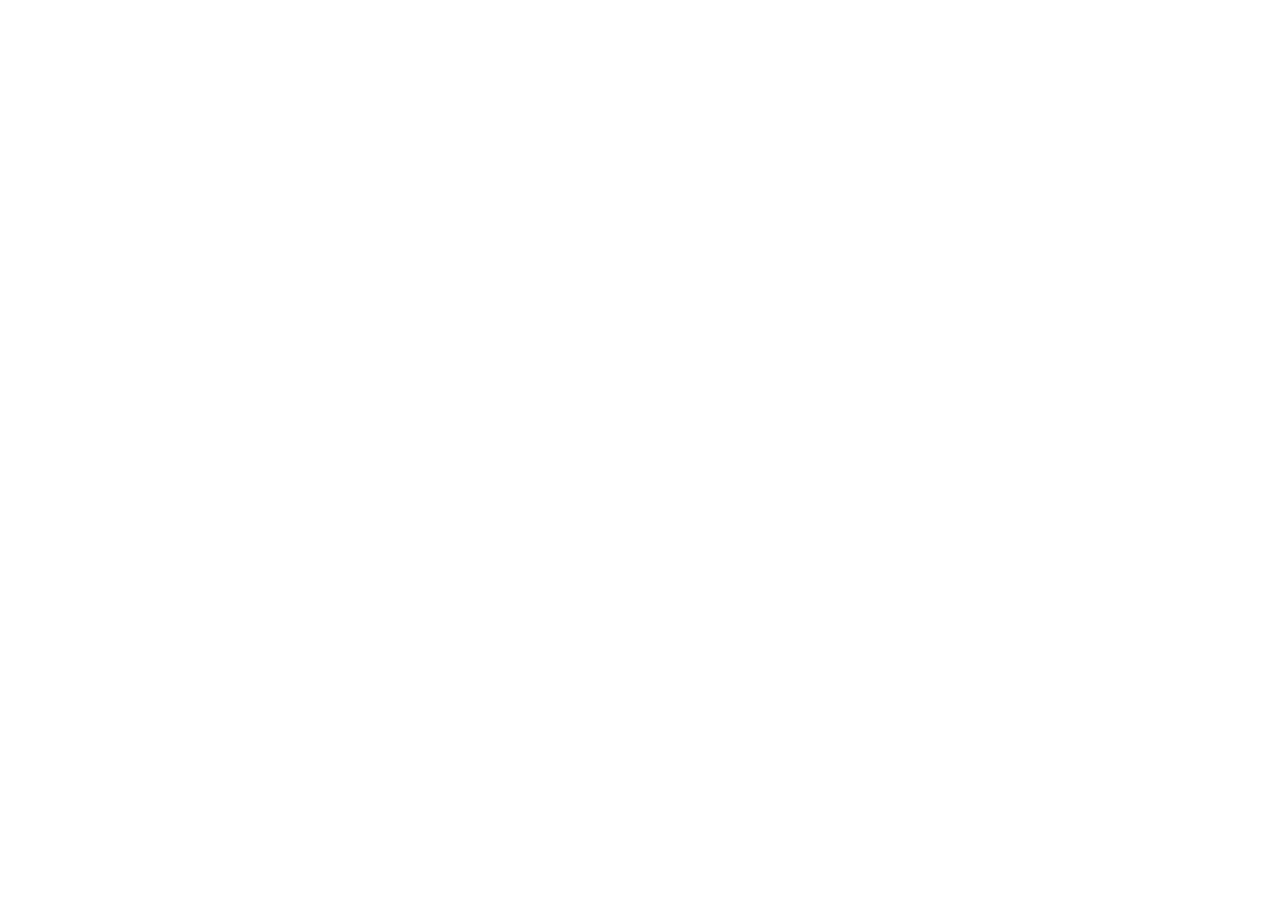
==== index.html @ 6594b64f "index and css" ====
<!doctype html>
<html lang="en">
  <head>
    <meta charset="UTF-8" />
    <meta name="viewport" content="width=device-width, initial-scale=1.0" />
    <title>Document</title>
    <link rel="stylesheet" href="style.css" />
  </head>
  <body></body>
</html>
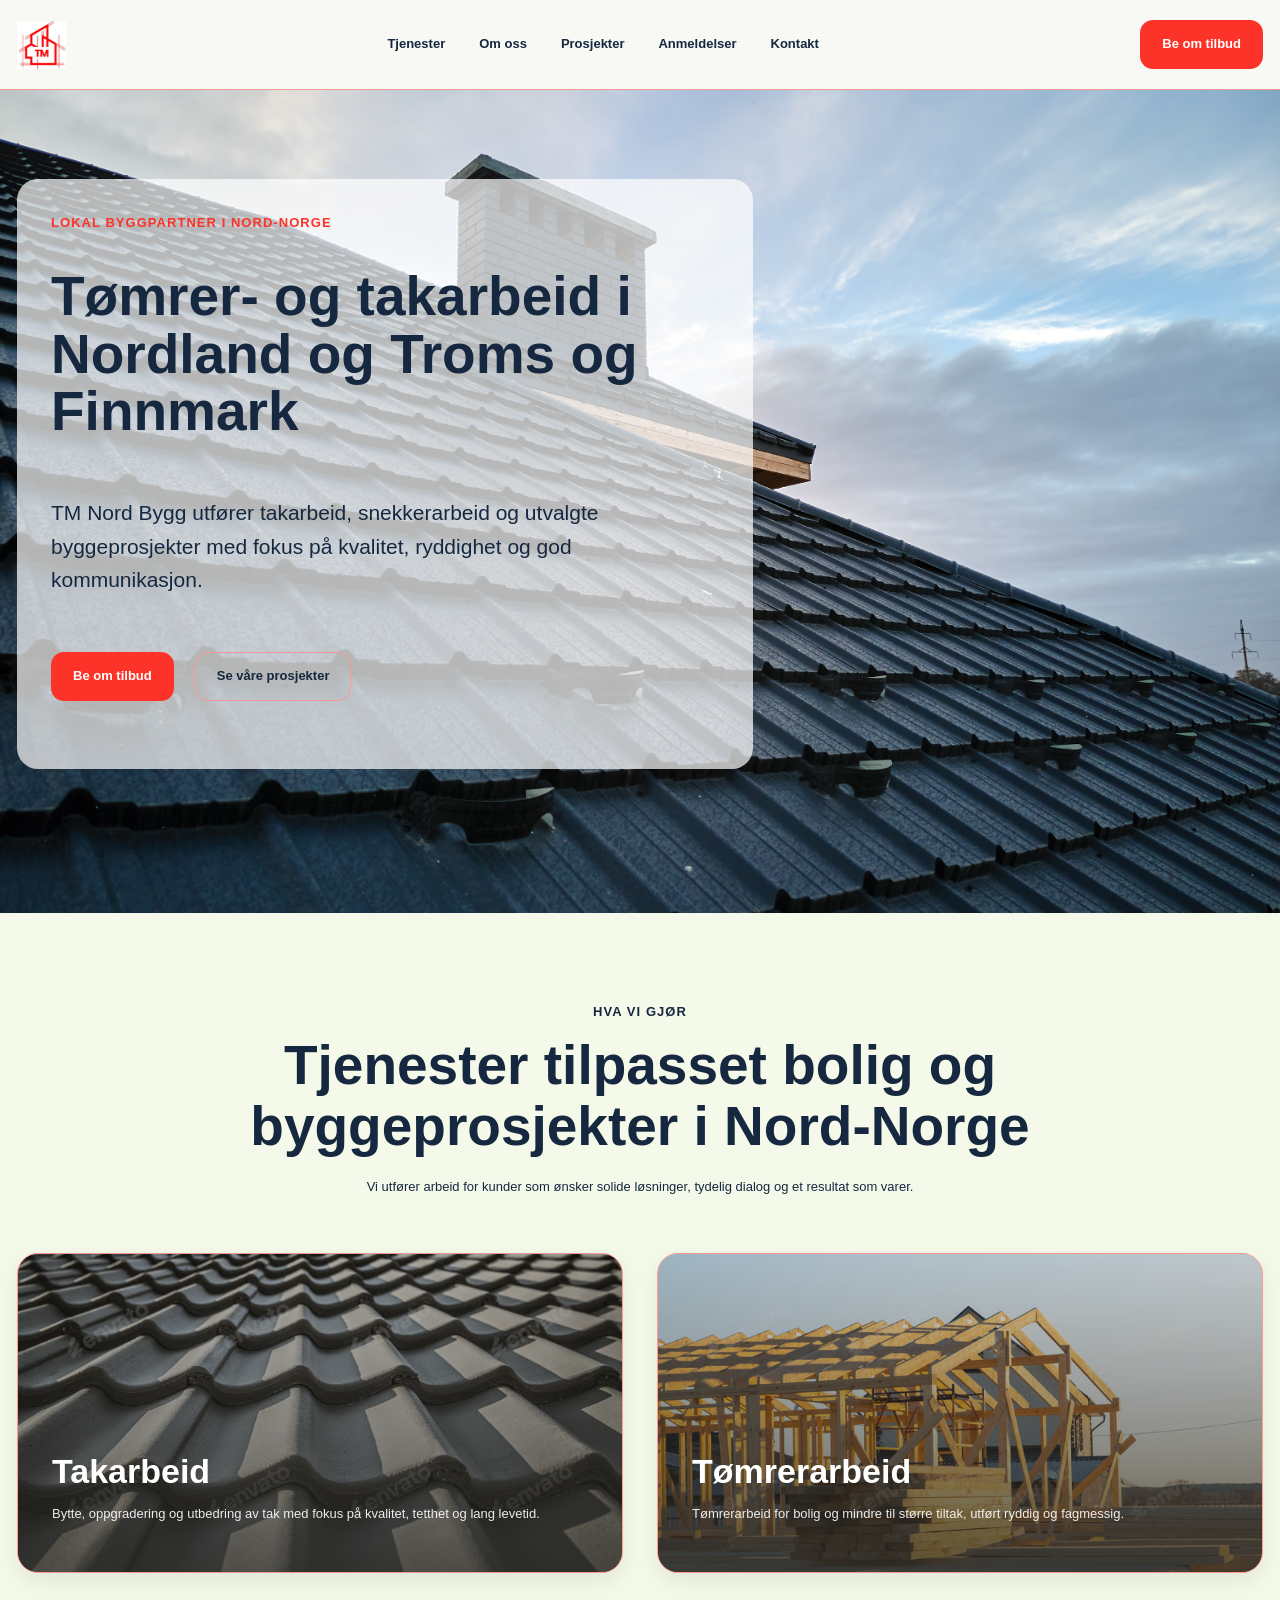
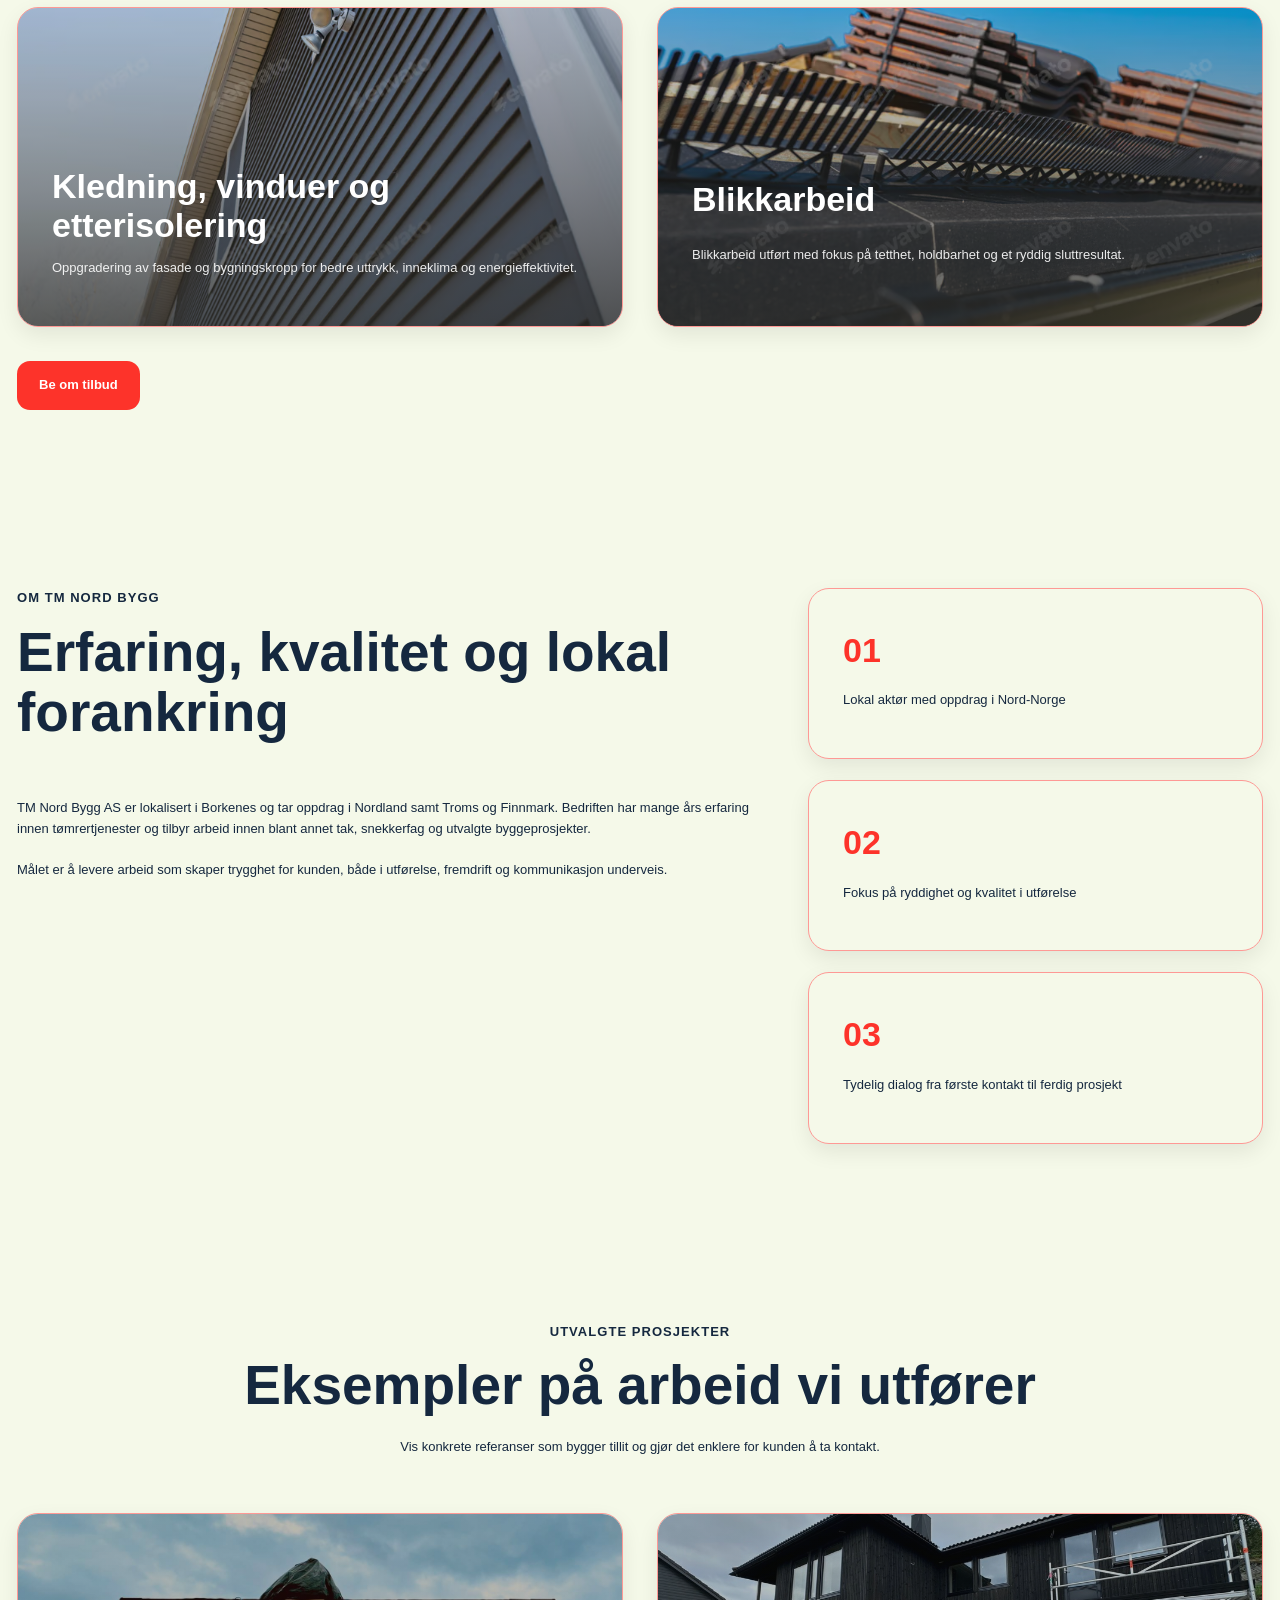
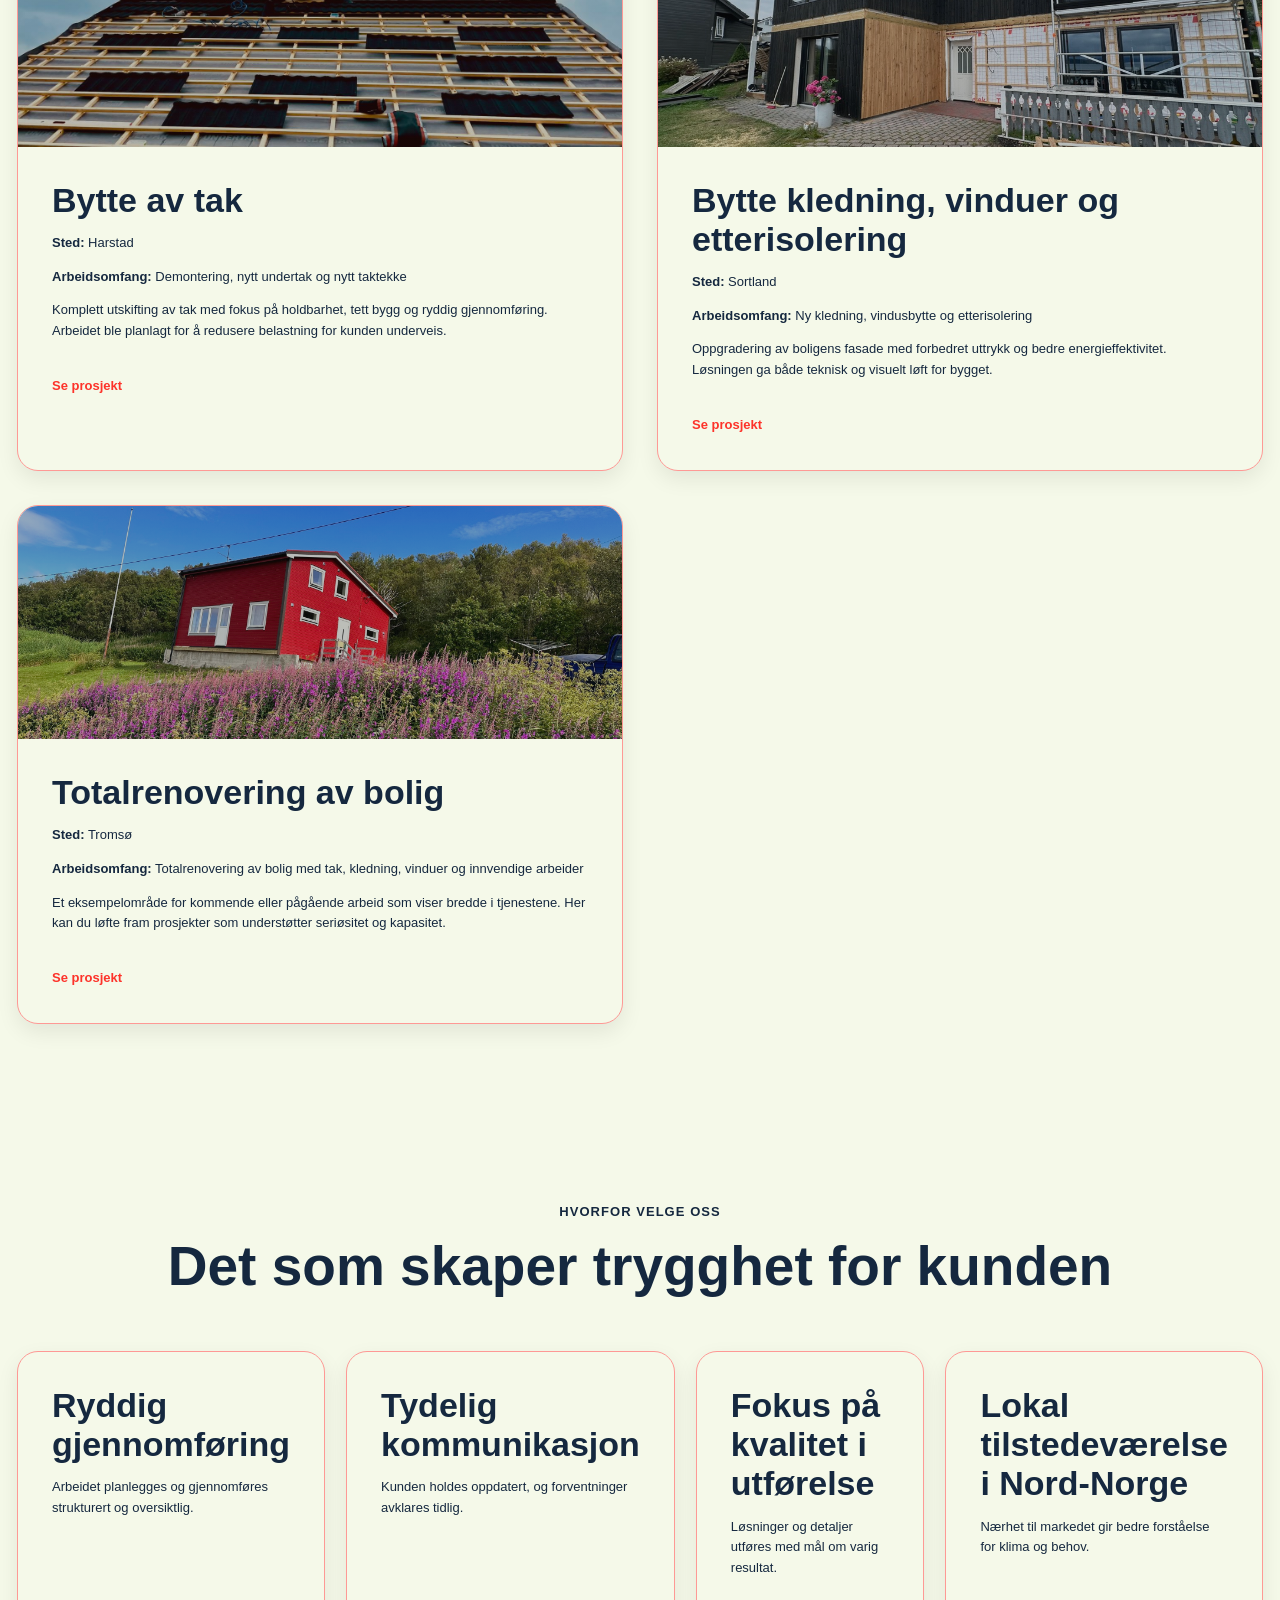
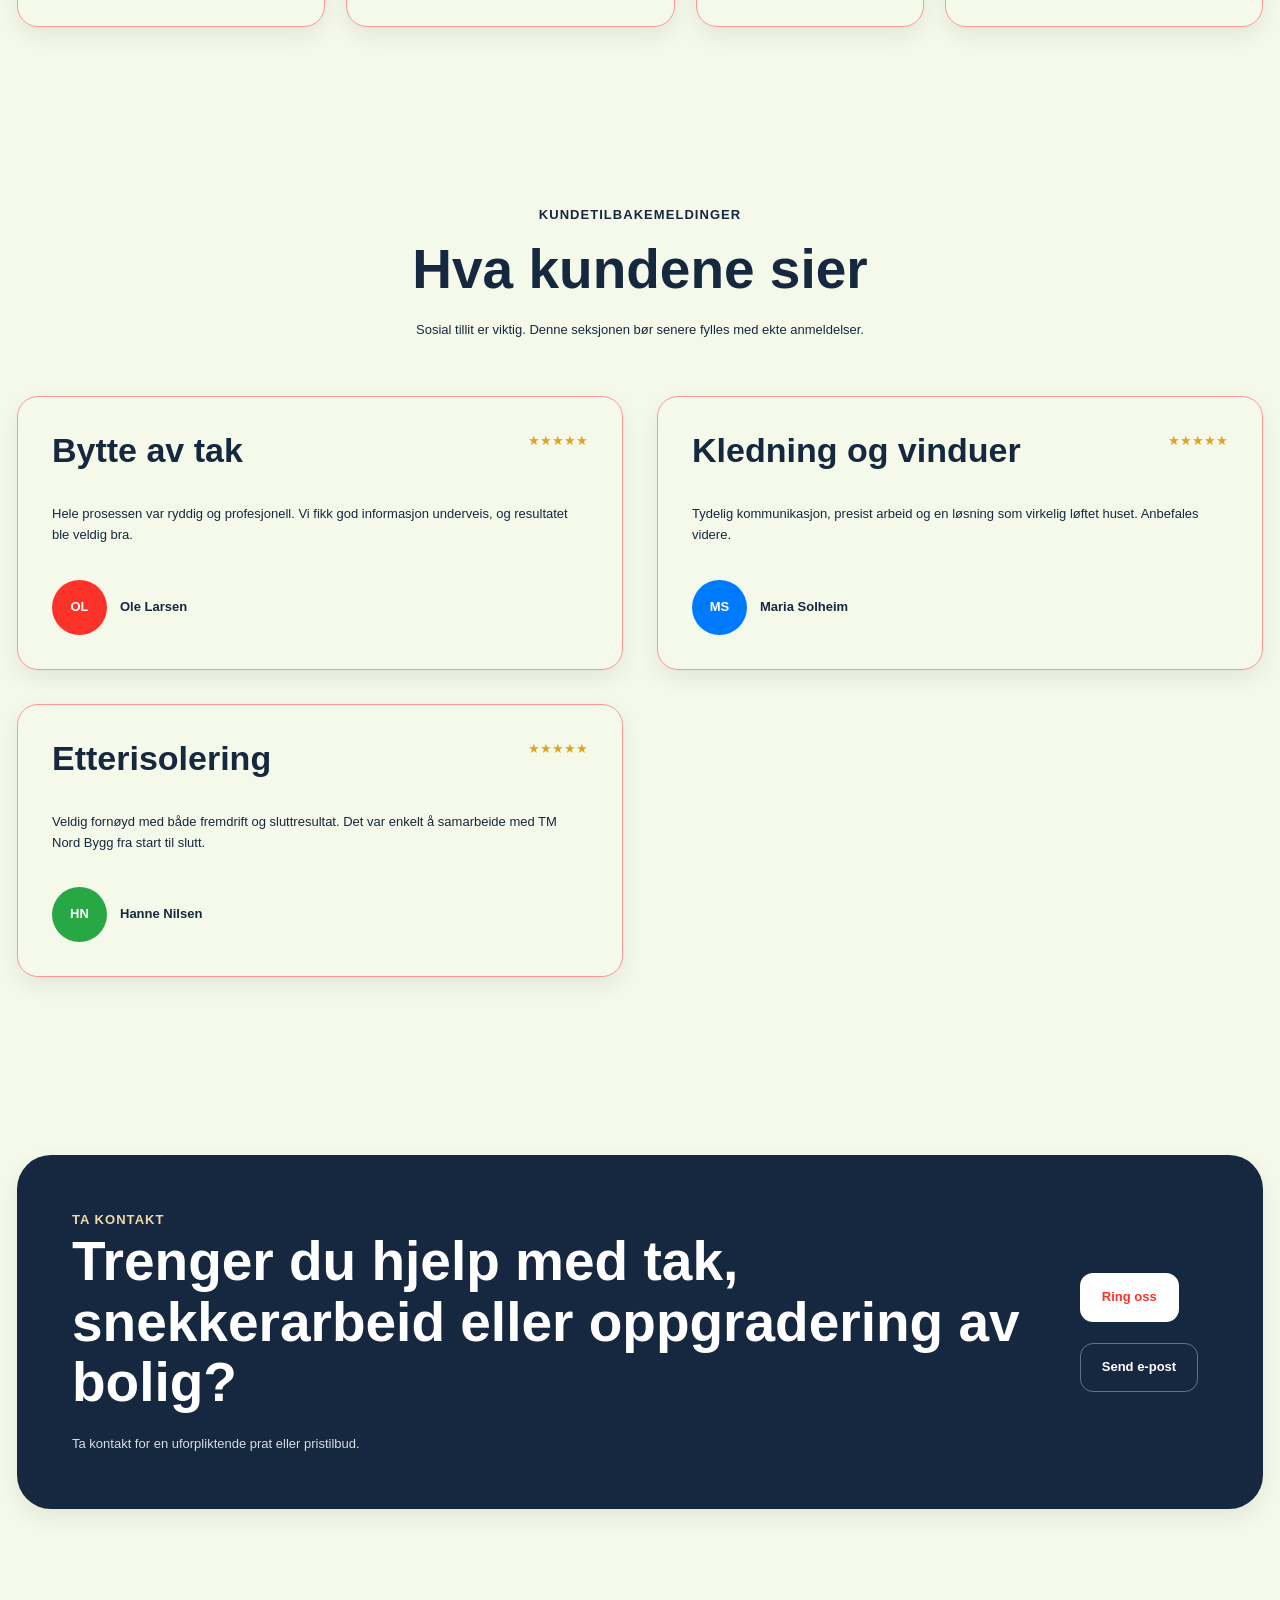
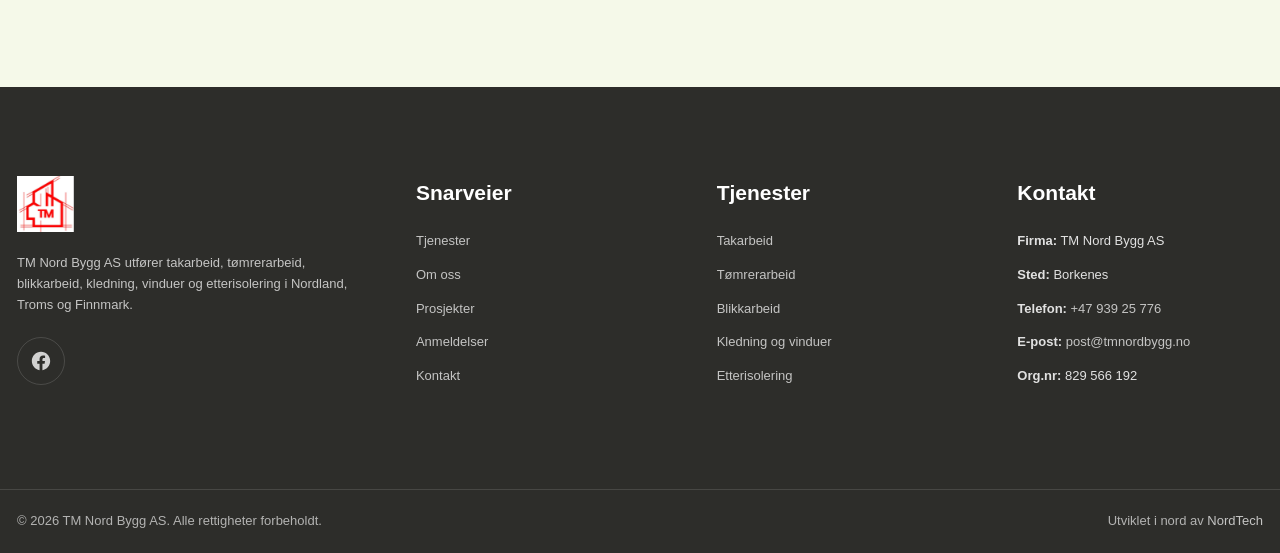
==== commit 066185a8: "ready sample for client" ====
--- a/index.html
+++ b/index.html
@@ -1,10 +1,464 @@
 <!doctype html>
-<html lang="en">
+<html lang="no">
   <head>
     <meta charset="UTF-8" />
     <meta name="viewport" content="width=device-width, initial-scale=1.0" />
-    <title>Document</title>
+    <title>
+      TM Nord Bygg AS | Tømrer- og takarbeid i Nordland og Troms og Finnmark
+    </title>
+    <meta
+      name="description"
+      content="TM Nord Bygg AS utfører takarbeid, tømrerarbeid, kledning, vinduer, etterisolering og utvalgte byggeprosjekter i Nordland, Troms og Finnmark."
+    />
     <link rel="stylesheet" href="style.css" />
   </head>
-  <body></body>
+  <body>
+    <header class="site-header">
+      <div class="container header-inner">
+        <a href="#" class="logo">
+          <img src="img/tmnordlogo 2.svg" alt="TM Nord Bygg AS" />
+        </a>
+
+        <nav class="main-nav" aria-label="Hovedmeny">
+          <ul>
+            <li><a href="#tjenester">Tjenester</a></li>
+            <li><a href="#om-oss">Om oss</a></li>
+            <li><a href="#prosjekter">Prosjekter</a></li>
+            <li><a href="#anmeldelser">Anmeldelser</a></li>
+            <li><a href="#kontakt">Kontakt</a></li>
+          </ul>
+        </nav>
+
+        <a href="#kontakt" class="btn btn-primary header-cta">Be om tilbud</a>
+
+        <button
+          class="menu-btn"
+          type="button"
+          aria-label="Åpne meny"
+          aria-controls="menu-overlay"
+          aria-expanded="false"
+        >
+          <span class="menu-icon" aria-hidden="true">
+            <span></span>
+            <span></span>
+            <span></span>
+          </span>
+        </button>
+      </div>
+
+      <div class="menu-overlay" id="menu-overlay" aria-hidden="true">
+        <div class="menu-panel">
+          <nav class="menu-links" aria-label="Mobilmeny">
+            <a href="#tjenester">Tjenester</a>
+            <a href="#om-oss">Om oss</a>
+            <a href="#prosjekter">Prosjekter</a>
+            <a href="#anmeldelser">Anmeldelser</a>
+            <a href="#kontakt">Kontakt</a>
+            <a href="#kontakt" class="btn btn-primary mobile-menu-cta"
+              >Be om tilbud</a
+            >
+          </nav>
+        </div>
+      </div>
+    </header>
+
+    <main>
+      <section class="hero">
+        <div class="container hero-grid">
+          <div class="hero-content">
+            <p class="eyebrow">Lokal byggpartner i Nord-Norge</p>
+            <h1>Tømrer- og takarbeid i Nordland og Troms og Finnmark</h1>
+            <p class="hero-text">
+              TM Nord Bygg utfører takarbeid, snekkerarbeid og utvalgte
+              byggeprosjekter med fokus på kvalitet, ryddighet og god
+              kommunikasjon.
+            </p>
+
+            <div class="hero-actions">
+              <a href="#kontakt" class="btn btn-primary">Be om tilbud</a>
+              <a href="#prosjekter" class="btn btn-secondary"
+                >Se våre prosjekter</a
+              >
+            </div>
+          </div>
+        </div>
+      </section>
+
+      <section id="tjenester" class="services section">
+        <div class="container">
+          <div class="section-heading">
+            <p class="eyebrow">Hva vi gjør</p>
+            <h2>Tjenester tilpasset bolig og byggeprosjekter i Nord-Norge</h2>
+            <p>
+              Vi utfører arbeid for kunder som ønsker solide løsninger, tydelig
+              dialog og et resultat som varer.
+            </p>
+          </div>
+
+          <div class="service-grid">
+            <article class="service-card service-card-roof">
+              <h3>Takarbeid</h3>
+              <p>
+                Bytte, oppgradering og utbedring av tak med fokus på kvalitet,
+                tetthet og lang levetid.
+              </p>
+            </article>
+
+            <article class="service-card service-card-carpentry">
+              <h3>Tømrerarbeid</h3>
+              <p>
+                Tømrerarbeid for bolig og mindre til større tiltak, utført
+                ryddig og fagmessig.
+              </p>
+            </article>
+
+            <article class="service-card service-card-facade">
+              <h3>Kledning, vinduer og etterisolering</h3>
+              <p>
+                Oppgradering av fasade og bygningskropp for bedre uttrykk,
+                inneklima og energieffektivitet.
+              </p>
+            </article>
+
+            <article class="service-card service-card-blikk">
+              <h3>Blikkarbeid</h3>
+              <p>
+                <p>
+  Blikkarbeid utført med fokus på tetthet, holdbarhet og et ryddig sluttresultat.
+</p>
+              </p>
+            </article>
+          </div>
+          <div class = "cta-actions service-cta">
+          <a href="#kontakt" class="btn btn-primary">Be om tilbud</a>
+        </div>
+      </section>
+
+      <section id="om-oss" class="about section">
+        <div class="container about-grid">
+          <div class="about-content">
+            <div class="section-heading left">
+              <p class="eyebrow">Om TM Nord Bygg</p>
+              <h2>Erfaring, kvalitet og lokal forankring</h2>
+            </div>
+
+            <p>
+              TM Nord Bygg AS er lokalisert i Borkenes og tar oppdrag i Nordland
+              samt Troms og Finnmark. Bedriften har mange års erfaring innen
+              tømrertjenester og tilbyr arbeid innen blant annet tak, snekkerfag
+              og utvalgte byggeprosjekter.
+            </p>
+
+            <p>
+              Målet er å levere arbeid som skaper trygghet for kunden, både i
+              utførelse, fremdrift og kommunikasjon underveis.
+            </p>
+          </div>
+
+          <aside class="about-facts" aria-label="Nøkkelpunkter">
+            <div class="fact-card">
+              <span class="fact-number">01</span>
+              <p>Lokal aktør med oppdrag i Nord-Norge</p>
+            </div>
+            <div class="fact-card">
+              <span class="fact-number">02</span>
+              <p>Fokus på ryddighet og kvalitet i utførelse</p>
+            </div>
+            <div class="fact-card">
+              <span class="fact-number">03</span>
+              <p>Tydelig dialog fra første kontakt til ferdig prosjekt</p>
+            </div>
+          </aside>
+        </div>
+      </section>
+
+      <section id="prosjekter" class="projects section">
+        <div class="container">
+          <div class="section-heading">
+            <p class="eyebrow">Utvalgte prosjekter</p>
+            <h2>Eksempler på arbeid vi utfører</h2>
+            <p>
+              Vis konkrete referanser som bygger tillit og gjør det enklere for
+              kunden å ta kontakt.
+            </p>
+          </div>
+
+          <div class="project-grid">
+            <article class="project-card">
+              <div
+                class="project-image project-image-one"
+                aria-hidden="true"
+              ></div>
+              <div class="project-body">
+                <h3>Bytte av tak</h3>
+                <p class="project-meta">
+                  <strong>Sted:</strong> Harstad
+                </p>
+                <p class="project-meta">
+                  <strong>Arbeidsomfang:</strong> Demontering, nytt undertak og
+                  nytt taktekke
+                </p>
+                <p>
+                  Komplett utskifting av tak med fokus på holdbarhet, tett bygg
+                  og ryddig gjennomføring. Arbeidet ble planlagt for å redusere
+                  belastning for kunden underveis.
+                </p>
+                <a href="#" class="text-link">Se prosjekt</a>
+              </div>
+            </article>
+
+            <article class="project-card">
+              <div
+                class="project-image project-image-two"
+                aria-hidden="true"
+              ></div>
+              <div class="project-body">
+                <h3>Bytte kledning, vinduer og etterisolering</h3>
+                <p class="project-meta">
+                  <strong>Sted:</strong> Sortland
+                </p>
+                <p class="project-meta">
+                  <strong>Arbeidsomfang:</strong> Ny kledning, vindusbytte og
+                  etterisolering
+                </p>
+                <p>
+                  Oppgradering av boligens fasade med forbedret uttrykk og bedre
+                  energieffektivitet. Løsningen ga både teknisk og visuelt løft
+                  for bygget.
+                </p>
+                <a href="#" class="text-link">Se prosjekt</a>
+              </div>
+            </article>
+
+            <article class="project-card">
+              <div
+                class="project-image project-image-three"
+                aria-hidden="true"
+              ></div>
+              <div class="project-body">
+                <h3>Totalrenovering av bolig</h3>
+                <p class="project-meta">
+                  <strong>Sted:</strong> Tromsø
+                </p>
+                <p class="project-meta">
+                  <strong>Arbeidsomfang:</strong> Totalrenovering av bolig med tak, kledning, vinduer og innvendige arbeider
+                </p>
+                <p>
+                  Et eksempelområde for kommende eller pågående arbeid som viser
+                  bredde i tjenestene. Her kan du løfte fram prosjekter som
+                  understøtter seriøsitet og kapasitet.
+                </p>
+                <a href="#" class="text-link">Se prosjekt</a>
+              </div>
+            </article>
+          </div>
+        </div>
+      </section>
+
+      <section class="why-us section">
+        <div class="container">
+          <div class="section-heading">
+            <p class="eyebrow">Hvorfor velge oss</p>
+            <h2>Det som skaper trygghet for kunden</h2>
+          </div>
+
+          <div class="why-grid">
+            <div class="why-card">
+              <h3>Ryddig gjennomføring</h3>
+              <p>
+                Arbeidet planlegges og gjennomføres strukturert og oversiktlig.
+              </p>
+            </div>
+
+            <div class="why-card">
+              <h3>Tydelig kommunikasjon</h3>
+              <p>Kunden holdes oppdatert, og forventninger avklares tidlig.</p>
+            </div>
+
+            <div class="why-card">
+              <h3>Fokus på kvalitet i utførelse</h3>
+              <p>Løsninger og detaljer utføres med mål om varig resultat.</p>
+            </div>
+
+            <div class="why-card">
+              <h3>Lokal tilstedeværelse i Nord-Norge</h3>
+              <p>
+                Nærhet til markedet gir bedre forståelse for klima og behov.
+              </p>
+            </div>
+          </div>
+        </div>
+      </section>
+
+      <section id="anmeldelser" class="reviews section">
+        <div class="container">
+          <div class="section-heading">
+            <p class="eyebrow">Kundetilbakemeldinger</p>
+            <h2>Hva kundene sier</h2>
+            <p>
+              Sosial tillit er viktig. Denne seksjonen bør senere fylles med
+              ekte anmeldelser.
+            </p>
+          </div>
+
+          <div class="review-grid">
+            <article class="review-card">
+              <div class="review-top">
+                <h3>Bytte av tak</h3>
+                <div class="stars" aria-label="5 av 5 stjerner">★★★★★</div>
+              </div>
+              <p class="review-text">
+                Hele prosessen var ryddig og profesjonell. Vi fikk god
+                informasjon underveis, og resultatet ble veldig bra.
+              </p>
+              <div class="review-author">
+                <div class="author-badge author-badge-1">OL</div>
+                <div>
+                  <strong>Ole Larsen</strong>
+                </div>
+              </div>
+            </article>
+
+            <article class="review-card">
+              <div class="review-top">
+                <h3>Kledning og vinduer</h3>
+                <div class="stars" aria-label="5 av 5 stjerner">★★★★★</div>
+              </div>
+              <p class="review-text">
+                Tydelig kommunikasjon, presist arbeid og en løsning som virkelig
+                løftet huset. Anbefales videre.
+              </p>
+              <div class="review-author">
+                <div class="author-badge author-badge-2">MS</div>
+                <div>
+                  <strong>Maria Solheim</strong>
+                </div>
+              </div>
+            </article>
+
+            <article class="review-card">
+              <div class="review-top">
+                <h3>Etterisolering</h3>
+                <div class="stars" aria-label="5 av 5 stjerner">★★★★★</div>
+              </div>
+              <p class="review-text">
+                Veldig fornøyd med både fremdrift og sluttresultat. Det var
+                enkelt å samarbeide med TM Nord Bygg fra start til slutt.
+              </p>
+              <div class="review-author">
+                <div class="author-badge author-badge-3">HN</div>
+                <div>
+                  <strong>Hanne Nilsen</strong>
+                </div>
+              </div>
+            </article>
+
+          </div>
+        </div>
+      </section>
+
+      <section id="kontakt" class="cta section">
+        <div class="container cta-box">
+          <div class="cta-content">
+            <p class="eyebrow">Ta kontakt</p>
+            <h2>
+              Trenger du hjelp med tak, snekkerarbeid eller oppgradering av
+              bolig?
+            </h2>
+            <p>Ta kontakt for en uforpliktende prat eller pristilbud.</p>
+          </div>
+
+          <div class="cta-actions">
+            <a href="tel:+4700000000" class="btn btn-primary">Ring oss</a>
+            <a href="mailto:post@tmnordbygg.no" class="btn btn-secondary"
+              >Send e-post</a
+            >
+          </div>
+        </div>
+      </section>
+      <footer class="site-footer">
+  <div class="container footer-grid">
+    <div class="footer-brand">
+      <a href="#" class="footer-logo">
+        <img src="img/tmnordlogo 2.svg" alt="TM Nord Bygg AS" />
+      </a>
+
+      <p class="footer-text">
+        TM Nord Bygg AS utfører takarbeid, tømrerarbeid, blikkarbeid, kledning,
+        vinduer og etterisolering i Nordland, Troms og Finnmark.
+      </p>
+
+      <a
+        href="https://www.facebook.com/"
+        target="_blank"
+        rel="noopener noreferrer"
+        class="footer-social"
+        aria-label="Facebook"
+      >
+        <svg
+          viewBox="0 0 24 24"
+          aria-hidden="true"
+          focusable="false"
+        >
+          <path
+            d="M22 12.07C22 6.49 17.52 2 12 2S2 6.49 2 12.07c0 5.02 3.66 9.18 8.44 9.93v-7.02H7.9v-2.91h2.54V9.85c0-2.52 1.49-3.91 3.78-3.91 1.1 0 2.25.2 2.25.2v2.48H15.2c-1.25 0-1.64.78-1.64 1.58v1.89h2.8l-.45 2.91h-2.35V22c4.78-.75 8.44-4.91 8.44-9.93Z"
+          />
+        </svg>
+      </a>
+    </div>
+
+    <div class="footer-column footer-nav">
+      <h3>Snarveier</h3>
+      <ul class="footer-links">
+        <li><a href="#tjenester">Tjenester</a></li>
+        <li><a href="#om-oss">Om oss</a></li>
+        <li><a href="#prosjekter">Prosjekter</a></li>
+        <li><a href="#anmeldelser">Anmeldelser</a></li>
+        <li><a href="#kontakt">Kontakt</a></li>
+      </ul>
+    </div>
+
+    <div class="footer-column footer-services">
+      <h3>Tjenester</h3>
+      <ul class="footer-links">
+        <li><a href="#tjenester">Takarbeid</a></li>
+        <li><a href="#tjenester">Tømrerarbeid</a></li>
+        <li><a href="#tjenester">Blikkarbeid</a></li>
+        <li><a href="#tjenester">Kledning og vinduer</a></li>
+        <li><a href="#tjenester">Etterisolering</a></li>
+      </ul>
+    </div>
+
+    <div class="footer-column footer-contact-col">
+      <h3>Kontakt</h3>
+      <ul class="footer-contact">
+        <li><strong>Firma:</strong> TM Nord Bygg AS</li>
+        <li><strong>Sted:</strong> Borkenes</li>
+        <li><strong>Telefon:</strong> <a href="tel:+4700000000">+47 939 25 776
+</a></li>
+        <li><strong>E-post:</strong> <a href="mailto:post@tmnordbygg.no">post@tmnordbygg.no</a></li>
+        <li><strong>Org.nr:</strong> 829 566 192</li>
+      </ul>
+    </div>
+  </div>
+
+  <div class="footer-bottom">
+    <div class="container footer-bottom-inner">
+      <p>© 2026 TM Nord Bygg AS. Alle rettigheter forbeholdt.</p>
+      <p>
+        Utviklet i nord av
+        <a
+          href="https://nordtech.no"
+          target="_blank"
+          rel="noopener noreferrer"
+        >
+          NordTech
+        </a>
+      </p>
+    </div>
+  </div>
+</footer>
+    </main>
+  </body>
+  <script src="main.js"></script>
 </html>
--- a/style.css
+++ b/style.css
@@ -0,0 +1,1009 @@
+:root {
+  /* Global colors */
+  --color-bg: #f5f9e9;
+  --color-surface: #f5f9e9;
+  --color-surface-muted: #fe9995;
+  --color-text: #15283f;
+  --color-text-soft: #15283f;
+  --color-heading: #15283f;
+  --color-primary: #fd332a;
+  --color-primary-hover: #15283f;
+  --color-accent: #fd332a;
+  --color-border: #fe9995;
+  --color-shadow: rgba(0, 0, 0, 0.08);
+
+  /* Fibonacci scale */
+  --f-8: 8px;
+  --f-13: 13px;
+  --f-21: 21px;
+  --f-34: 34px;
+  --f-55: 55px;
+  --f-89: 89px;
+  --f-144: 144px;
+
+  /* Typography */
+  --text-xs: var(--f-13);
+  --text-sm: var(--f-13);
+  --text-base: var(--f-21);
+  --text-md: var(--f-21);
+  --text-lg: var(--f-34);
+  --text-xl: var(--f-55);
+  --text-hero: var(--f-55);
+
+  /* Layout */
+  --container-width: 1440px;
+  --radius-sm: var(--f-13);
+  --radius-md: var(--f-21);
+  --radius-lg: var(--f-34);
+
+  --space-8: var(--f-8);
+  --space-13: var(--f-13);
+  --space-21: var(--f-21);
+  --space-34: var(--f-34);
+  --space-55: var(--f-55);
+  --space-89: var(--f-89);
+  --space-144: var(--f-144);
+
+  --shadow-soft: 0 var(--f-8) var(--f-21) var(--color-shadow);
+  --transition: 0.3s ease;
+  --header-height: 89px;
+}
+
+*,
+*::before,
+*::after {
+  box-sizing: border-box;
+}
+
+html {
+  scroll-behavior: smooth;
+}
+
+body {
+  margin: 0;
+  font-family: Arial, Helvetica, sans-serif;
+  font-size: var(--text-sm);
+  line-height: 1.6;
+  color: var(--color-text);
+  background: var(--color-bg);
+}
+
+body.menu-open {
+  overflow: hidden;
+}
+
+img {
+  display: block;
+  max-width: 100%;
+}
+
+a {
+  color: inherit;
+  text-decoration: none;
+}
+
+p,
+ul,
+h1,
+h2,
+h3 {
+  margin-top: 0;
+}
+
+.container {
+  width: min(100% - var(--space-34), var(--container-width));
+  margin-inline: auto;
+}
+
+.section {
+  padding-block: var(--space-89);
+}
+
+.site-header {
+  position: sticky;
+  top: 0;
+  z-index: 1000;
+  background: rgba(248, 248, 245, 0.92);
+  backdrop-filter: blur(var(--f-13));
+  border-bottom: 1px solid var(--color-border);
+}
+
+.header-inner {
+  position: relative;
+  display: flex;
+  align-items: center;
+  justify-content: space-between;
+  gap: var(--space-21);
+  min-height: var(--space-89);
+}
+
+.logo {
+  font-size: var(--text-base);
+  font-weight: 700;
+  color: var(--color-heading);
+  letter-spacing: 0.02em;
+}
+
+.logo img {
+  height: 48px;
+  width: auto;
+}
+
+.main-nav ul {
+  display: flex;
+  align-items: center;
+  gap: var(--space-34);
+  padding: 0;
+  margin: 0;
+  list-style: none;
+}
+
+.main-nav a {
+  color: var(--color-text-soft);
+  font-weight: 600;
+  transition: color var(--transition);
+}
+
+.main-nav a:hover,
+.main-nav a:focus-visible {
+  color: var(--color-primary);
+}
+
+.btn {
+  display: inline-flex;
+  align-items: center;
+  justify-content: center;
+  padding: var(--space-13) var(--space-21);
+  border-radius: var(--radius-sm);
+  border: 1px solid transparent;
+  font-size: var(--text-sm);
+  font-weight: 700;
+  transition:
+    background var(--transition),
+    color var(--transition),
+    border-color var(--transition),
+    transform var(--transition);
+}
+
+.btn:hover,
+.btn:focus-visible {
+  transform: translateY(-2px);
+}
+
+.btn-primary {
+  background: var(--color-primary);
+  color: #ffffff;
+}
+
+.btn-primary:hover,
+.btn-primary:focus-visible {
+  background: var(--color-primary-hover);
+}
+
+.btn-secondary {
+  background: transparent;
+  color: var(--color-heading);
+  border-color: var(--color-border);
+}
+
+.btn-secondary:hover,
+.btn-secondary:focus-visible {
+  border-color: var(--color-primary);
+  color: var(--color-primary);
+}
+
+.text-link {
+  display: inline-block;
+  margin-top: var(--space-21);
+  color: var(--color-primary);
+  font-weight: 700;
+}
+
+.eyebrow {
+  margin-bottom: var(--space-13);
+  font-size: var(--text-xs);
+  font-weight: 700;
+  letter-spacing: 0.08em;
+  text-transform: uppercase;
+  color: var(--color-accent);
+}
+
+.section-heading {
+  max-width: 987px;
+  margin-inline: auto;
+  margin-bottom: var(--space-55);
+  text-align: center;
+}
+
+.section-heading.left {
+  margin-inline: 0;
+  text-align: left;
+}
+
+.section-heading h2 {
+  margin-bottom: var(--space-21);
+  font-size: var(--text-xl);
+  line-height: 1.1;
+  color: var(--color-heading);
+}
+
+.section-heading p {
+  color: var(--color-text-soft);
+  font-size: var(--text-sm);
+}
+
+.hero {
+  padding-top: var(--space-89);
+  padding-bottom: var(--space-144);
+  background-image: url('img/snow-guard-for-safety-in-winter-on-house-roof-top-2026-03-17-05-08-16-utc.jpg');
+  background-size: cover;
+  background-position: center;
+}
+
+.hero-grid {
+  display: grid;
+  grid-template-columns: 1.618fr 1fr;
+  gap: var(--space-55);
+  align-items: center;
+}
+
+.hero-content {
+  background-color: rgba(255, 255, 255, 0.7);
+  padding: var(--space-34);
+  border-radius: var(--radius-md);
+  display: flex;
+  flex-direction: column;
+  gap: var(--space-21);
+}
+
+.hero-content h1 {
+  max-width: 987px;
+  margin-bottom: var(--space-34);
+  font-size: var(--text-hero);
+  line-height: 1.05;
+  color: var(--color-heading);
+}
+
+.hero-text {
+  max-width: 754px;
+  margin-bottom: var(--space-34);
+  font-size: var(--text-base);
+  color: var(--color-text-soft);
+}
+
+.hero-actions {
+  display: flex;
+  flex-wrap: wrap;
+  gap: var(--space-21);
+  margin-bottom: var(--space-34);
+}
+
+.card-label {
+  margin-bottom: var(--space-13);
+  font-size: var(--text-xs);
+  font-weight: 700;
+  color: var(--color-accent);
+  text-transform: uppercase;
+  letter-spacing: 0.08em;
+}
+
+.hero-card-box h2 {
+  margin-bottom: var(--space-21);
+  font-size: var(--text-lg);
+  line-height: 1.12;
+  color: var(--color-heading);
+}
+
+.hero-card-box p {
+  color: var(--color-text-soft);
+}
+
+.service-grid,
+.project-grid,
+.review-grid {
+  display: grid;
+  grid-template-columns: repeat(2, 1fr);
+  gap: var(--space-34);
+}
+
+.project-card,
+.review-card,
+.why-card,
+.fact-card {
+  background: var(--color-surface);
+  border: 1px solid var(--color-border);
+  border-radius: var(--radius-md);
+  box-shadow: var(--shadow-soft);
+}
+
+.service-card {
+  position: relative;
+  overflow: hidden;
+  min-height: 320px;
+  padding: var(--space-34);
+  display: flex;
+  flex-direction: column;
+  justify-content: flex-end;
+  background-size: cover;
+  background-position: center;
+  background-repeat: no-repeat;
+  border: 1px solid var(--color-border);
+  border-radius: var(--radius-md);
+  box-shadow: var(--shadow-soft);
+  isolation: isolate;
+}
+
+.service-card::before {
+  content: '';
+  position: absolute;
+  inset: 0;
+  background: linear-gradient(
+    to top,
+    rgba(45, 45, 42, 0.78) 0%,
+    rgba(45, 45, 42, 0.5) 45%,
+    rgba(45, 45, 42, 0.2) 100%
+  );
+  z-index: -1;
+}
+
+.service-card h3,
+.service-card p {
+  position: relative;
+  z-index: 1;
+}
+
+.service-card h3 {
+  margin-bottom: var(--space-13);
+  font-size: var(--text-lg);
+  line-height: 1.15;
+  color: #ffffff;
+}
+
+.service-card p {
+  color: rgba(255, 255, 255, 0.9);
+}
+
+.service-card-roof {
+  background-image: url('img/roof.avif');
+}
+
+.service-card-carpentry {
+  background-image: url('img/tomrer.avif');
+}
+
+.service-card-facade {
+  background-image: url('img/kledning.avif');
+}
+
+.service-card-blikk {
+  background-image: url('img/blikk.avif');
+}
+.service-cta {
+  margin-top: var(--space-34);
+  display: flex;
+
+  align-items: stretch;
+}
+.why-card h3,
+.project-body h3,
+.review-top h3 {
+  margin-bottom: var(--space-13);
+  font-size: var(--text-lg);
+  line-height: 1.15;
+  color: var(--color-heading);
+}
+
+.why-card p,
+.project-body p,
+.review-text,
+.about-content p,
+.fact-card p {
+  color: var(--color-text-soft);
+}
+
+.about-grid {
+  display: grid;
+  grid-template-columns: 1.618fr 1fr;
+  gap: var(--space-55);
+  align-items: start;
+}
+
+.about-content p + p {
+  margin-top: var(--space-21);
+}
+
+.about-facts {
+  display: grid;
+  gap: var(--space-21);
+}
+
+.fact-card {
+  padding: var(--space-34);
+}
+
+.fact-number {
+  display: inline-block;
+  margin-bottom: var(--space-13);
+  font-size: var(--text-lg);
+  font-weight: 700;
+  color: var(--color-accent);
+}
+
+.project-card {
+  overflow: hidden;
+}
+
+.project-image {
+  min-height: 233px;
+  background-size: cover;
+  background-position: center;
+}
+
+.project-image-one {
+  background:
+    linear-gradient(rgba(17, 21, 18, 0.28), rgba(17, 21, 18, 0.28)),
+    url('img/byttetak.jpg');
+  background-size: cover;
+  background-position: center;
+  background-repeat: no-repeat;
+}
+
+.project-image-two {
+  background:
+    linear-gradient(rgba(17, 21, 18, 0.28), rgba(17, 21, 18, 0.28)),
+    url('img/byttekledning.jpg');
+  background-size: cover;
+  background-position: center;
+  background-repeat: no-repeat;
+}
+
+.project-image-three {
+  background:
+    linear-gradient(rgba(17, 21, 18, 0.28), rgba(17, 21, 18, 0.28)),
+    url('img/bytteavtak.jpg');
+  background-size: cover;
+  background-position: center;
+  background-repeat: no-repeat;
+}
+
+.project-body {
+  padding: var(--space-34);
+}
+
+.project-meta {
+  margin-bottom: var(--space-13);
+  font-size: var(--text-xs);
+}
+
+.why-grid {
+  display: grid;
+  grid-template-columns: repeat(4, 1fr);
+  gap: var(--space-21);
+}
+
+.why-card {
+  padding: var(--space-34);
+}
+
+.review-card {
+  padding: var(--space-34);
+}
+
+.review-top {
+  display: flex;
+  align-items: start;
+  justify-content: space-between;
+  gap: var(--space-21);
+  margin-bottom: var(--space-21);
+}
+
+.stars {
+  font-size: var(--text-sm);
+  color: goldenrod;
+  white-space: nowrap;
+}
+
+.review-text {
+  margin-bottom: var(--space-34);
+}
+
+.review-author {
+  display: flex;
+  align-items: center;
+  gap: var(--space-13);
+}
+
+.author-badge {
+  display: grid;
+  place-items: center;
+  width: var(--space-55);
+  height: var(--space-55);
+  border-radius: 50%;
+  background: var(--color-primary);
+  color: #ffffff;
+  font-weight: 700;
+}
+
+.author-badge-1 {
+  background: #fd332a;
+}
+
+.author-badge-2 {
+  background: #007bff;
+}
+
+.author-badge-3 {
+  background: #28a745;
+}
+
+.cta-box {
+  display: flex;
+  align-items: center;
+  justify-content: space-between;
+  gap: var(--space-34);
+  padding: var(--space-55);
+  background: var(--color-primary-hover);
+  border-radius: var(--radius-lg);
+  box-shadow: var(--shadow-soft);
+}
+
+.cta-content .eyebrow {
+  color: #f3d9a8;
+}
+
+.cta-content h2 {
+  margin-bottom: var(--space-21);
+  font-size: var(--text-xl);
+  line-height: 1.1;
+  color: #ffffff;
+}
+
+.cta-content p {
+  margin: 0;
+  color: rgba(255, 255, 255, 0.84);
+}
+
+.cta-actions {
+  display: flex;
+  flex-wrap: wrap;
+  gap: var(--space-21);
+}
+
+.cta .btn-primary {
+  background: #ffffff;
+  color: var(--color-primary);
+}
+
+.cta .btn-primary:hover,
+.cta .btn-primary:focus-visible {
+  background: var(--color-surface-muted);
+}
+
+.cta .btn-secondary {
+  color: #ffffff;
+  border-color: rgba(255, 255, 255, 0.34);
+}
+
+.cta .btn-secondary:hover,
+.cta .btn-secondary:focus-visible {
+  border-color: #ffffff;
+  color: #ffffff;
+}
+
+/* MOBILE MENU */
+.menu-btn {
+  display: none;
+  position: relative;
+  z-index: 1002;
+  width: 55px;
+  height: 55px;
+  padding: 0;
+  border: 1px solid var(--color-border);
+  border-radius: 50%;
+  background: var(--color-surface);
+  cursor: pointer;
+}
+
+.menu-icon {
+  position: relative;
+  display: block;
+  width: 24px;
+  height: 18px;
+  margin: 0 auto;
+}
+
+.menu-icon span {
+  position: absolute;
+  left: 0;
+  width: 100%;
+  height: 2px;
+  border-radius: 999px;
+  background: var(--color-heading);
+  transition:
+    transform 0.3s ease,
+    opacity 0.3s ease,
+    top 0.3s ease;
+}
+
+.menu-icon span:nth-child(1) {
+  top: 0;
+}
+
+.menu-icon span:nth-child(2) {
+  top: 8px;
+}
+
+.menu-icon span:nth-child(3) {
+  top: 16px;
+}
+
+.menu-btn.is-open .menu-icon span:nth-child(1) {
+  top: 8px;
+  transform: rotate(45deg);
+}
+
+.menu-btn.is-open .menu-icon span:nth-child(2) {
+  opacity: 0;
+}
+
+.menu-btn.is-open .menu-icon span:nth-child(3) {
+  top: 8px;
+  transform: rotate(-45deg);
+}
+
+.menu-overlay {
+  position: fixed;
+  top: var(--header-height);
+  left: 0;
+  width: 100%;
+  height: calc(100dvh - var(--header-height));
+  background: rgba(45, 45, 42, 0.45);
+  opacity: 0;
+  visibility: hidden;
+  pointer-events: none;
+  transition:
+    opacity 0.3s ease,
+    visibility 0.3s ease;
+  z-index: 999;
+}
+
+.menu-overlay.is-open {
+  opacity: 1;
+  visibility: visible;
+  pointer-events: auto;
+}
+
+.menu-panel {
+  width: 100%;
+  background: var(--color-bg);
+  border-top: 1px solid var(--color-border);
+  box-shadow: var(--shadow-soft);
+  transform: translateY(-20px);
+  opacity: 0;
+  transition:
+    transform 0.3s ease,
+    opacity 0.3s ease;
+}
+
+.menu-overlay.is-open .menu-panel {
+  transform: translateY(0);
+  opacity: 1;
+}
+
+.menu-links {
+  display: flex;
+  flex-direction: column;
+  gap: var(--space-8);
+  width: min(100% - var(--space-21), var(--container-width));
+  margin: 0 auto;
+  padding: var(--space-34) 0;
+}
+
+.menu-links a {
+  padding: var(--space-13) 0;
+  font-size: var(--text-md);
+  font-weight: 700;
+  color: var(--color-heading);
+  border-bottom: 1px solid rgba(0, 0, 0, 0.08);
+}
+
+.menu-links a:last-child {
+  border-bottom: 0;
+}
+
+.mobile-menu-cta {
+  margin-top: var(--space-13);
+  width: 100%;
+}
+
+@media (max-width: 1200px) {
+  .hero-grid,
+  .about-grid,
+  .why-grid {
+    grid-template-columns: 1fr 1fr;
+  }
+
+  .why-grid {
+    gap: var(--space-34);
+  }
+}
+
+@media (max-width: 987px) {
+  .main-nav,
+  .header-cta {
+    display: none;
+  }
+
+  .menu-btn {
+    display: inline-flex;
+    align-items: center;
+    justify-content: center;
+    flex-shrink: 0;
+  }
+
+  .hero-grid,
+  .about-grid,
+  .service-grid,
+  .project-grid,
+  .review-grid,
+  .why-grid,
+  .cta-box {
+    grid-template-columns: 1fr;
+  }
+
+  .hero-grid,
+  .about-grid {
+    display: grid;
+  }
+
+  .cta-box {
+    display: grid;
+  }
+
+  .hero-content h1 {
+    font-size: var(--text-xl);
+  }
+
+  .section-heading h2,
+  .cta-content h2 {
+    font-size: var(--text-lg);
+  }
+
+  .hero-text,
+  .project-body h3,
+  .why-card h3,
+  .review-top h3 {
+    font-size: var(--text-md);
+  }
+}
+
+@media (min-width: 988px) {
+  .menu-overlay {
+    display: none;
+  }
+}
+
+@media (max-width: 610px) {
+  :root {
+    --header-height: 72px;
+  }
+
+  .section {
+    padding-block: var(--space-55);
+  }
+
+  .header-inner {
+    min-height: var(--space-55);
+  }
+
+  .logo img {
+    height: 40px;
+  }
+
+  .hero {
+    padding-top: var(--space-55);
+    padding-bottom: var(--space-89);
+  }
+
+  .hero-actions,
+  .cta-actions {
+    flex-direction: column;
+    align-items: stretch;
+  }
+
+  .container {
+    width: min(100% - var(--space-21), var(--container-width));
+  }
+
+  .service-card,
+  .project-body,
+  .review-card,
+  .why-card,
+  .fact-card,
+  .cta-box,
+  .hero-content {
+    padding: var(--space-21);
+  }
+
+  .menu-btn {
+    width: 48px;
+    height: 48px;
+  }
+
+  .menu-links {
+    padding: var(--space-21) 0;
+  }
+}
+.site-footer {
+  margin-top: var(--space-89);
+  background: #2d2d2a;
+  color: rgba(255, 255, 255, 0.86);
+}
+
+.footer-grid {
+  display: grid;
+  grid-template-columns: 1.4fr 1fr 1fr 1fr;
+  gap: var(--space-55);
+  padding-block: var(--space-89);
+}
+
+.footer-logo img {
+  height: 56px;
+  width: auto;
+  margin-bottom: var(--space-21);
+}
+
+.footer-text {
+  max-width: 420px;
+  margin-bottom: var(--space-21);
+  color: rgba(255, 255, 255, 0.72);
+}
+
+.footer-column h3 {
+  margin-bottom: var(--space-21);
+  font-size: var(--text-base);
+  color: #ffffff;
+}
+
+.footer-links,
+.footer-contact {
+  margin: 0;
+  padding: 0;
+  list-style: none;
+}
+
+.footer-links li,
+.footer-contact li {
+  margin-bottom: var(--space-13);
+}
+
+.footer-links a,
+.footer-contact a,
+.footer-bottom a {
+  color: rgba(255, 255, 255, 0.72);
+  transition: color var(--transition);
+}
+
+.footer-links a:hover,
+.footer-links a:focus-visible,
+.footer-contact a:hover,
+.footer-contact a:focus-visible,
+.footer-bottom a:hover,
+.footer-bottom a:focus-visible {
+  color: var(--color-surface-muted);
+}
+
+.footer-social {
+  display: inline-flex;
+  align-items: center;
+  justify-content: center;
+  width: 48px;
+  height: 48px;
+  border: 1px solid rgba(255, 255, 255, 0.14);
+  border-radius: 50%;
+  color: rgba(255, 255, 255, 0.78);
+  transition:
+    color var(--transition),
+    border-color var(--transition),
+    transform var(--transition),
+    background var(--transition);
+}
+
+.footer-social svg {
+  width: 22px;
+  height: 22px;
+  fill: currentColor;
+}
+
+.footer-social:hover,
+.footer-social:focus-visible {
+  color: #ffffff;
+  border-color: var(--color-surface-muted);
+  background: rgba(255, 255, 255, 0.06);
+  transform: translateY(-2px);
+}
+
+.footer-bottom {
+  border-top: 1px solid rgba(255, 255, 255, 0.12);
+}
+
+.footer-bottom-inner {
+  display: flex;
+  align-items: center;
+  justify-content: space-between;
+  gap: var(--space-21);
+  padding-block: var(--space-21);
+}
+
+.footer-bottom p {
+  margin: 0;
+  color: rgba(255, 255, 255, 0.64);
+}
+
+@media (max-width: 987px) {
+  .footer-grid {
+    grid-template-columns: 1fr 1fr;
+    gap: var(--space-34);
+    padding-block: var(--space-55);
+  }
+
+  .footer-bottom-inner {
+    flex-direction: column;
+    align-items: flex-start;
+  }
+}
+
+@media (max-width: 610px) {
+  .site-footer {
+    margin-top: var(--space-55);
+  }
+
+  .footer-grid {
+    grid-template-columns: 1fr 1fr;
+    gap: var(--space-34) var(--space-21);
+    padding-block: var(--space-34);
+    align-items: start;
+  }
+
+  .footer-brand,
+  .footer-services {
+    display: none;
+  }
+
+  .footer-nav,
+  .footer-contact-col {
+    display: block;
+  }
+
+  .footer-column h3 {
+    margin-bottom: var(--space-13);
+    font-size: var(--text-sm);
+  }
+
+  .footer-links li,
+  .footer-contact li {
+    margin-bottom: var(--space-8);
+    font-size: 14px;
+    line-height: 1.45;
+  }
+
+  .footer-contact strong {
+    display: block;
+    margin-bottom: 2px;
+    color: rgba(255, 255, 255, 0.92);
+    font-size: 13px;
+  }
+
+  .footer-bottom-inner {
+    flex-direction: column;
+
+    gap: 6px;
+    padding-block: var(--space-13);
+  }
+
+  .footer-bottom p {
+    font-size: 13px;
+    line-height: 1.4;
+    text-align: center;
+  }
+}
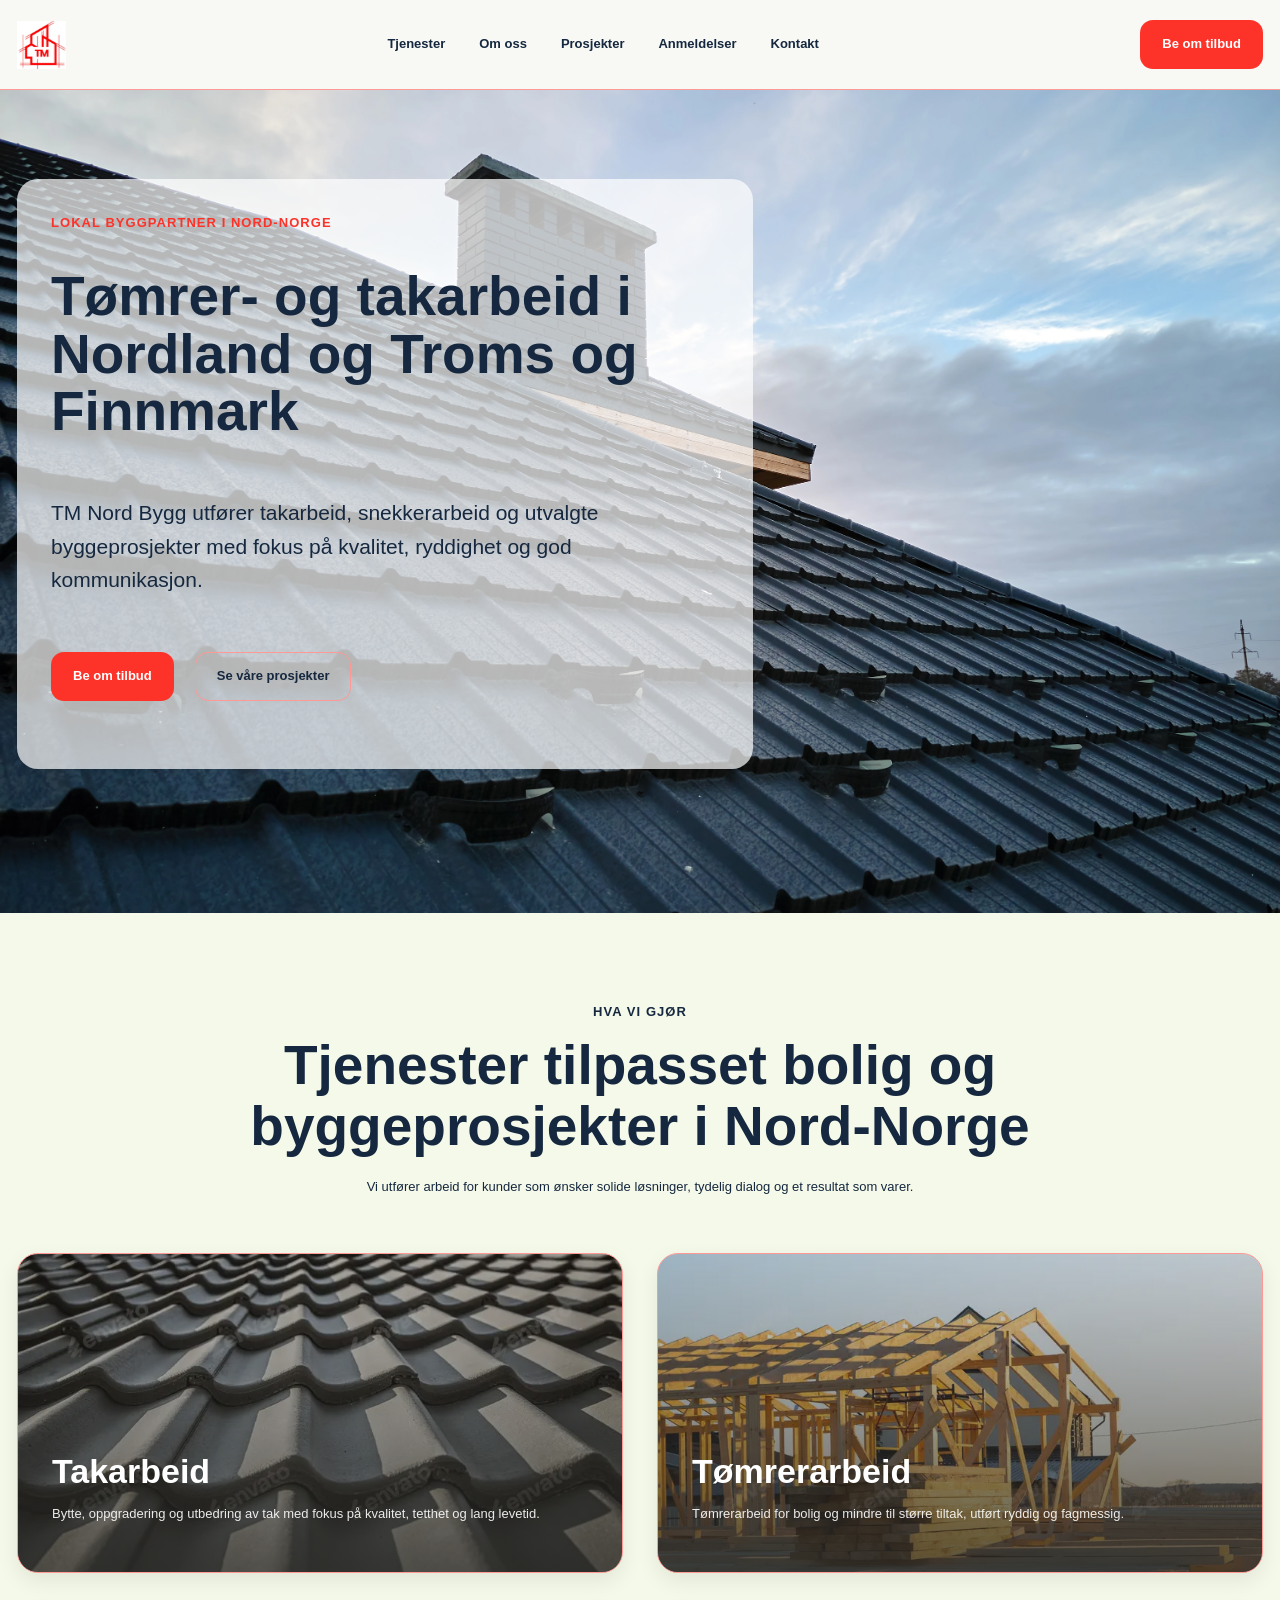
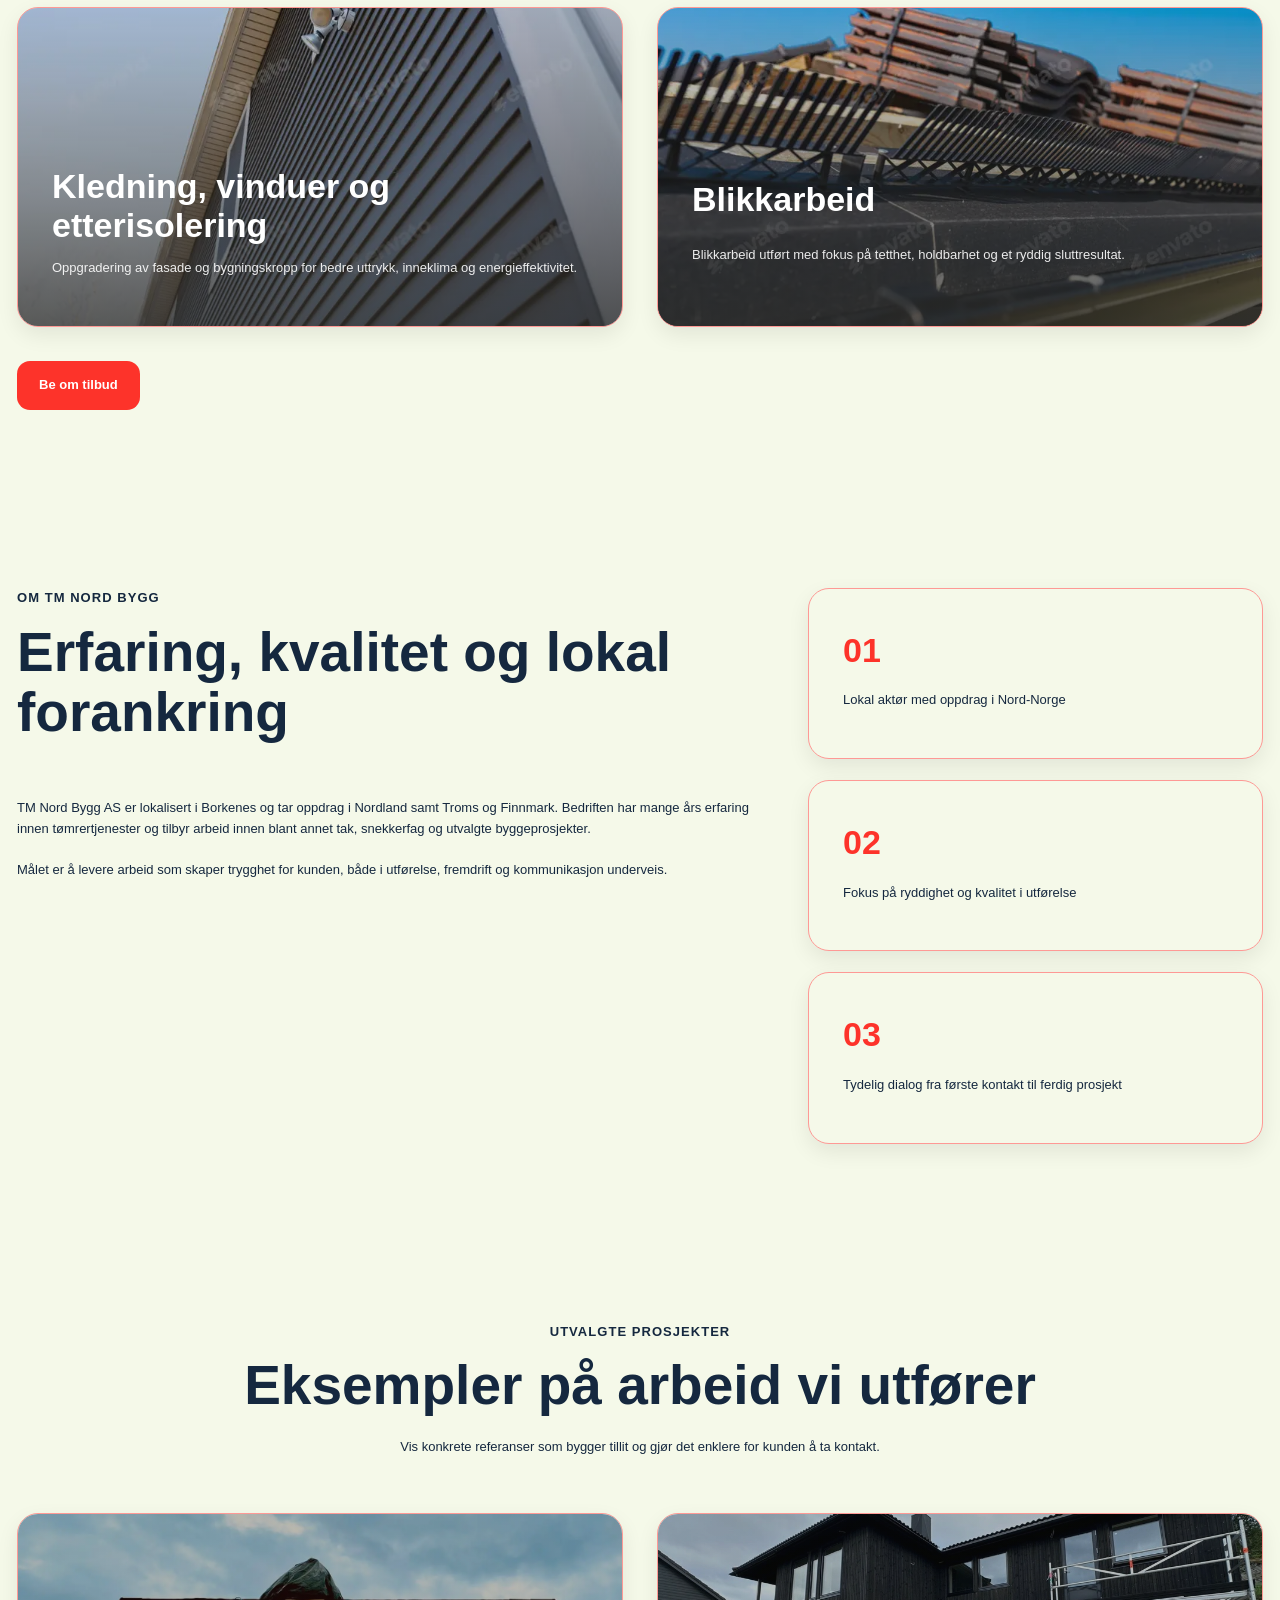
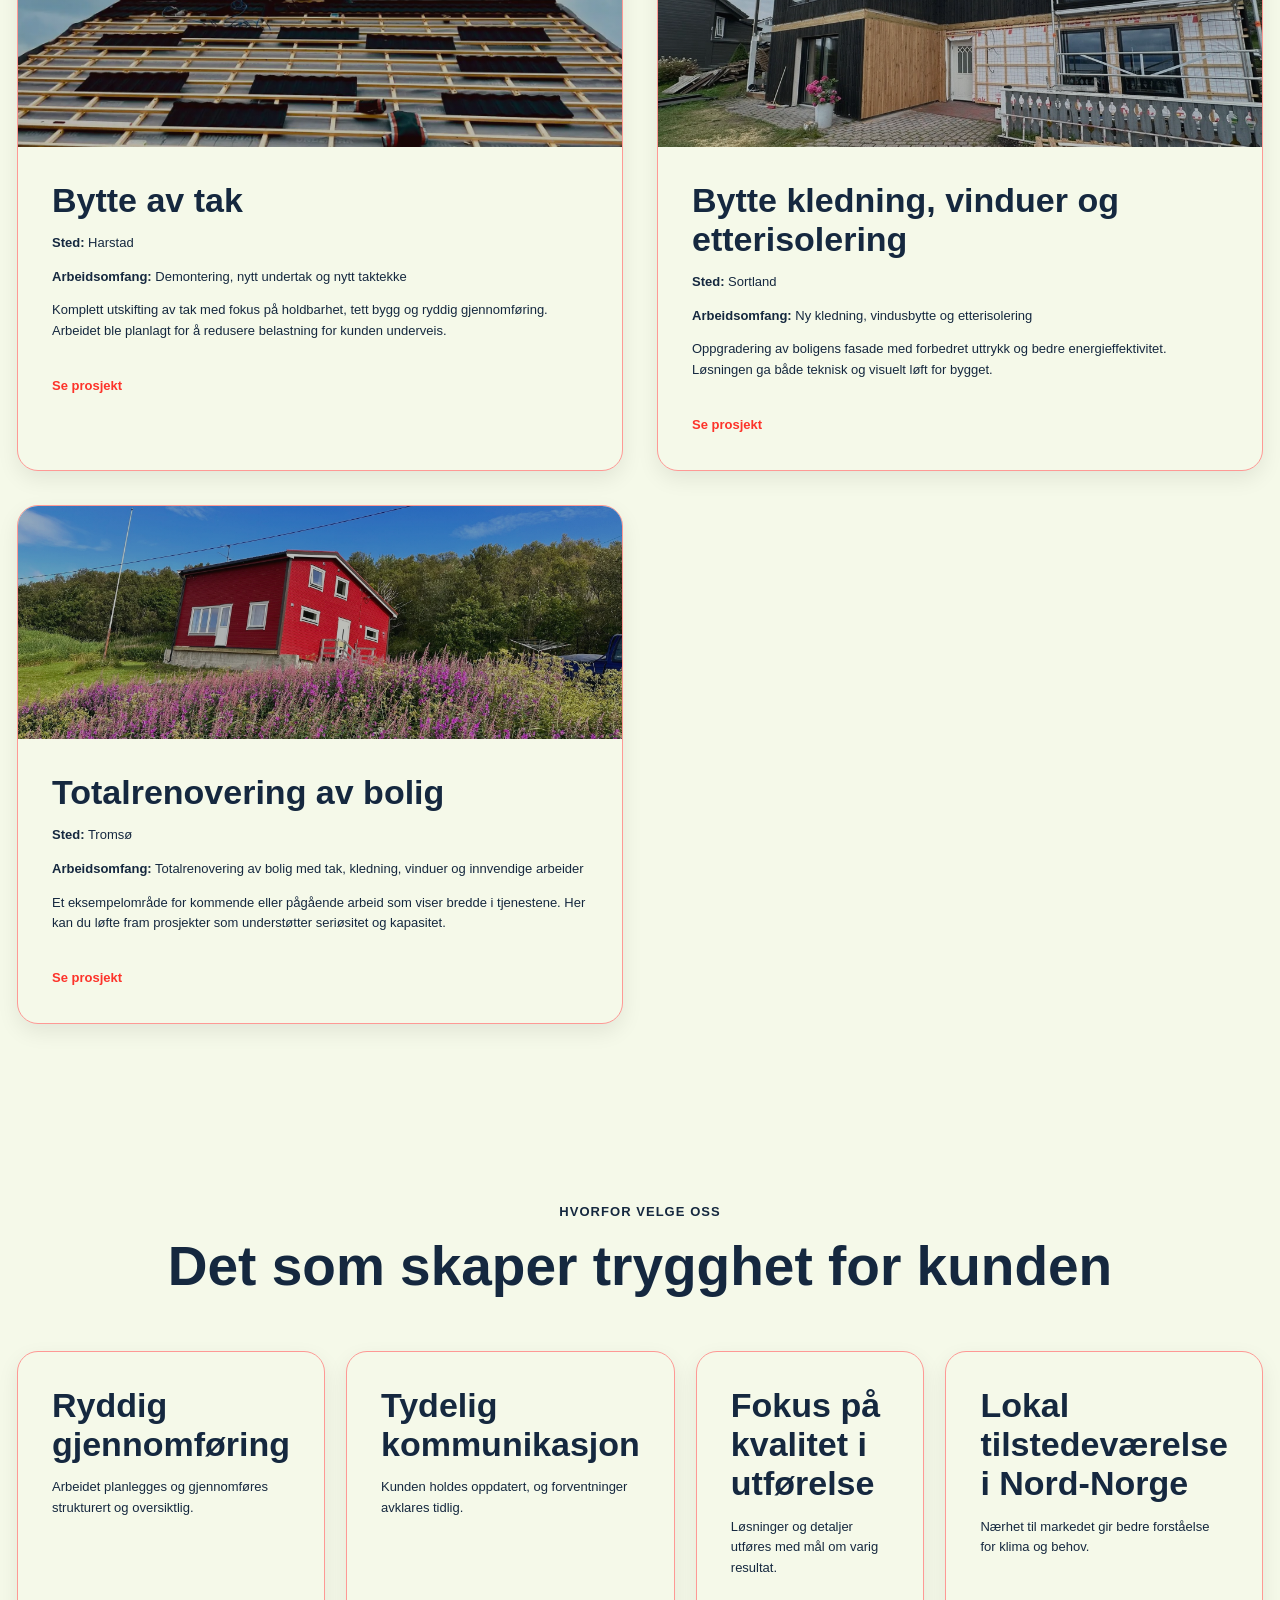
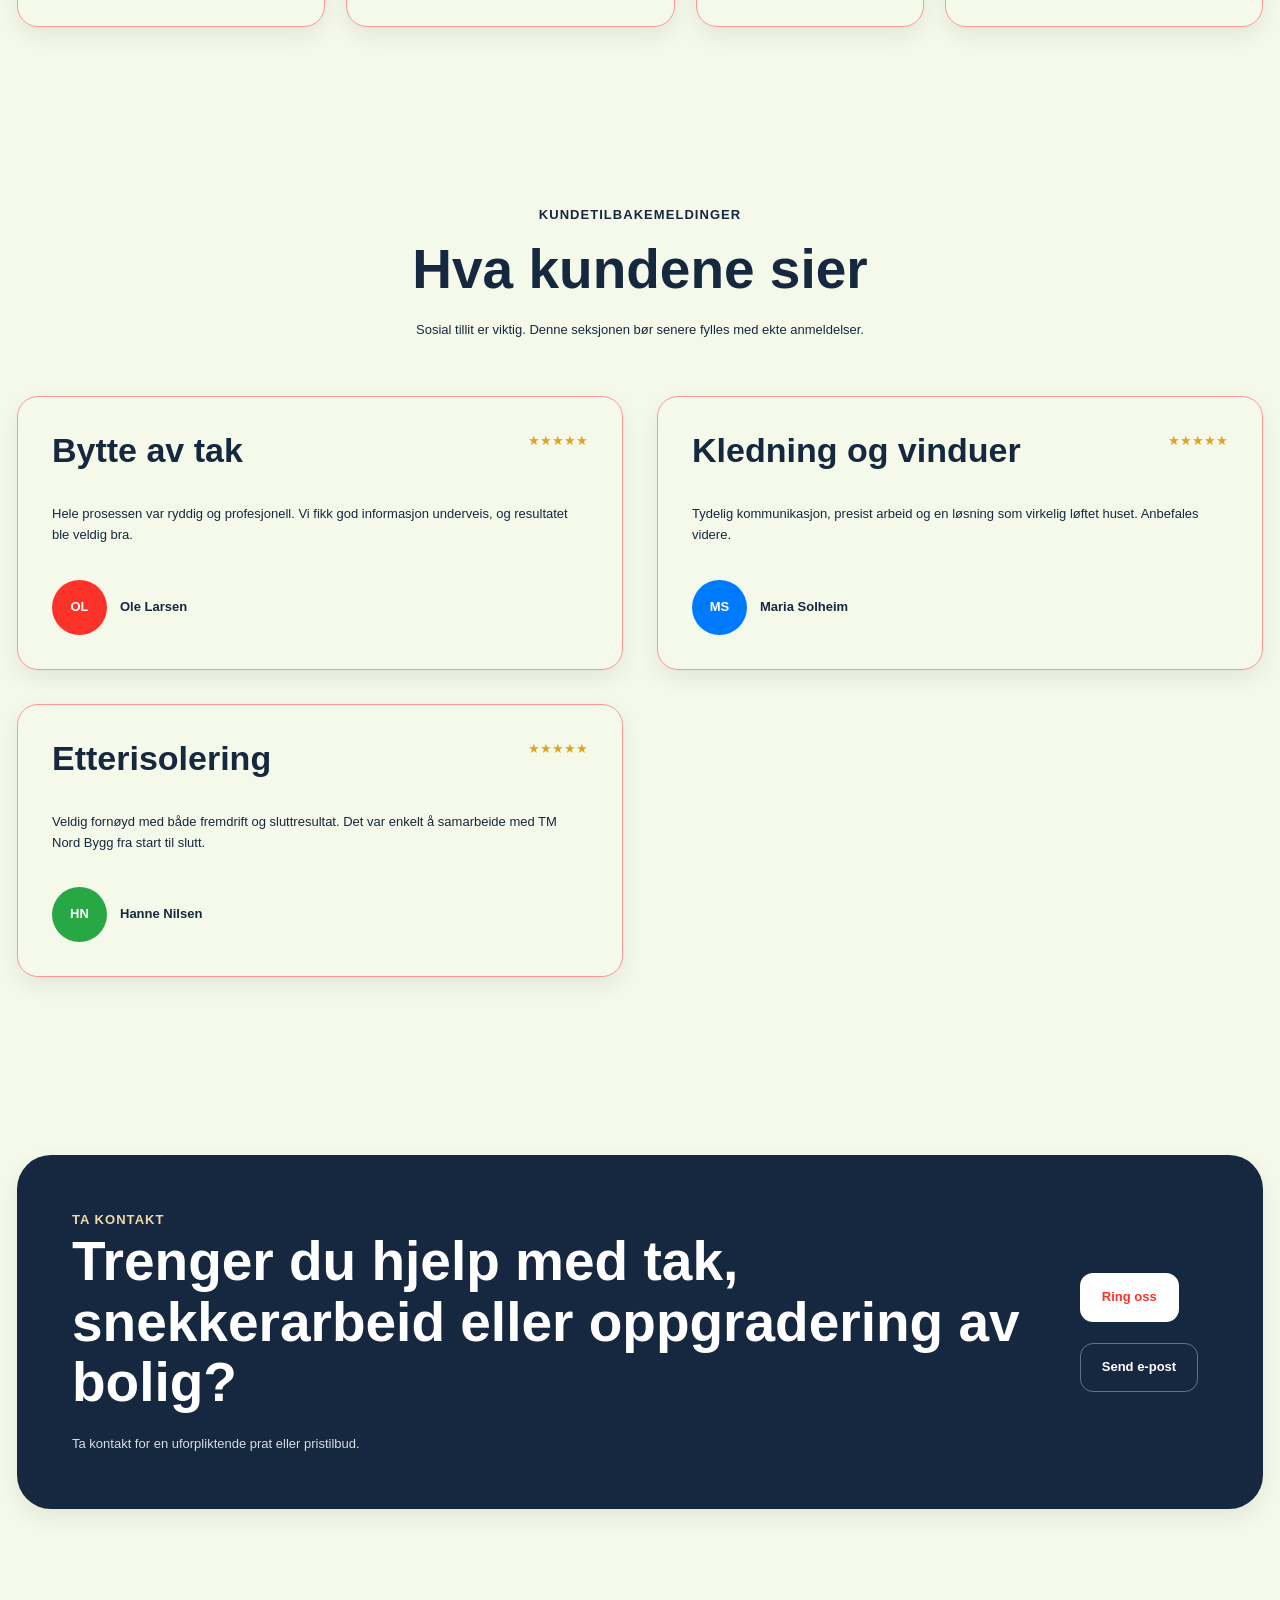
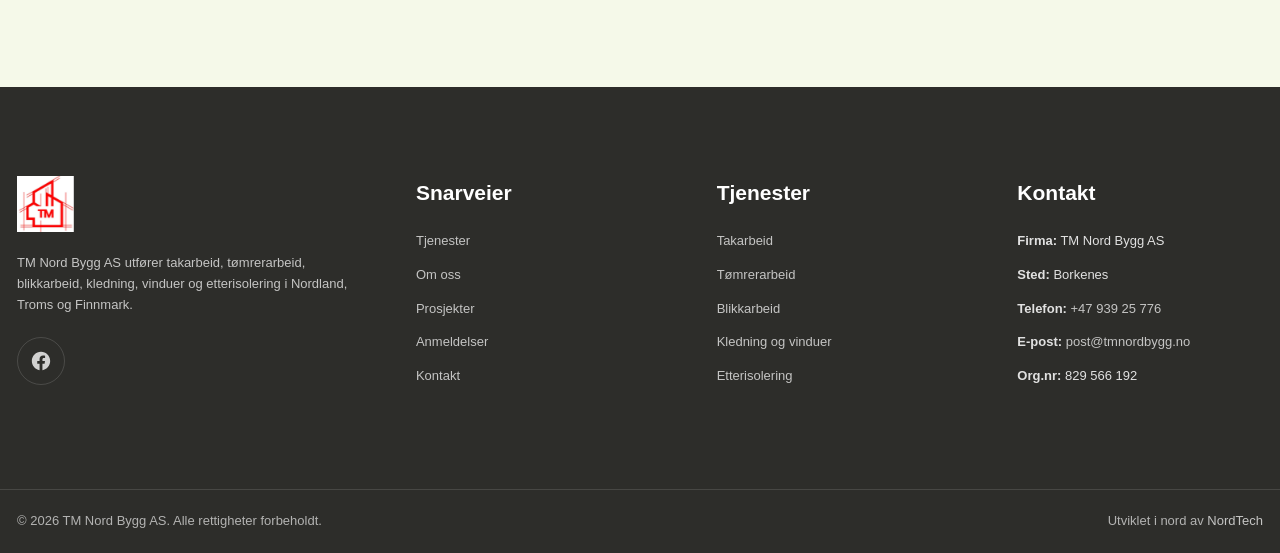
==== commit 3a271732: "change imgs to webp." ====
--- a/index.html
+++ b/index.html
@@ -15,21 +15,21 @@
   <body>
     <header class="site-header">
       <div class="container header-inner">
-        <a href="#" class="logo">
+        <a href="index.html" class="logo">
           <img src="img/tmnordlogo 2.svg" alt="TM Nord Bygg AS" />
         </a>
 
         <nav class="main-nav" aria-label="Hovedmeny">
           <ul>
-            <li><a href="#tjenester">Tjenester</a></li>
-            <li><a href="#om-oss">Om oss</a></li>
-            <li><a href="#prosjekter">Prosjekter</a></li>
-            <li><a href="#anmeldelser">Anmeldelser</a></li>
-            <li><a href="#kontakt">Kontakt</a></li>
+            <li><a href="tjenester.html">Tjenester</a></li>
+            <li><a href="om.html">Om oss</a></li>
+            <li><a href="prosjekter.html">Prosjekter</a></li>
+            <li><a href="anmeldelser.html">Anmeldelser</a></li>
+            <li><a href="kontakt.html">Kontakt</a></li>
           </ul>
         </nav>
 
-        <a href="#kontakt" class="btn btn-primary header-cta">Be om tilbud</a>
+        <a href="kontakt.html" class="btn btn-primary header-cta">Be om tilbud</a>
 
         <button
           class="menu-btn"
@@ -49,12 +49,12 @@
       <div class="menu-overlay" id="menu-overlay" aria-hidden="true">
         <div class="menu-panel">
           <nav class="menu-links" aria-label="Mobilmeny">
-            <a href="#tjenester">Tjenester</a>
-            <a href="#om-oss">Om oss</a>
-            <a href="#prosjekter">Prosjekter</a>
-            <a href="#anmeldelser">Anmeldelser</a>
-            <a href="#kontakt">Kontakt</a>
-            <a href="#kontakt" class="btn btn-primary mobile-menu-cta"
+            <a href="tjenester.html">Tjenester</a>
+            <a href="om.html">Om oss</a>
+            <a href="prosjekter.html">Prosjekter</a>
+            <a href="anmeldelser.html">Anmeldelser</a>
+            <a href="kontakt.html">Kontakt</a>
+            <a href="kontakt.html" class="btn btn-primary mobile-menu-cta"
               >Be om tilbud</a
             >
           </nav>
@@ -75,8 +75,8 @@
             </p>
 
             <div class="hero-actions">
-              <a href="#kontakt" class="btn btn-primary">Be om tilbud</a>
-              <a href="#prosjekter" class="btn btn-secondary"
+              <a href="kontakt.html" class="btn btn-primary">Be om tilbud</a>
+              <a href="prosjekter.html" class="btn btn-secondary"
                 >Se våre prosjekter</a
               >
             </div>
@@ -130,7 +130,7 @@
             </article>
           </div>
           <div class = "cta-actions service-cta">
-          <a href="#kontakt" class="btn btn-primary">Be om tilbud</a>
+          <a href="kontakt.html" class="btn btn-primary">Be om tilbud</a>
         </div>
       </section>
 
@@ -203,7 +203,7 @@
                   og ryddig gjennomføring. Arbeidet ble planlagt for å redusere
                   belastning for kunden underveis.
                 </p>
-                <a href="#" class="text-link">Se prosjekt</a>
+                <a href="index.html" class="text-link">Se prosjekt</a>
               </div>
             </article>
 
@@ -226,7 +226,7 @@
                   energieffektivitet. Løsningen ga både teknisk og visuelt løft
                   for bygget.
                 </p>
-                <a href="#" class="text-link">Se prosjekt</a>
+                <a href="index.html" class="text-link">Se prosjekt</a>
               </div>
             </article>
 
@@ -248,7 +248,7 @@
                   bredde i tjenestene. Her kan du løfte fram prosjekter som
                   understøtter seriøsitet og kapasitet.
                 </p>
-                <a href="#" class="text-link">Se prosjekt</a>
+                <a href="index.html" class="text-link">Se prosjekt</a>
               </div>
             </article>
           </div>
@@ -379,7 +379,7 @@
       <footer class="site-footer">
   <div class="container footer-grid">
     <div class="footer-brand">
-      <a href="#" class="footer-logo">
+      <a href="index.html" class="footer-logo">
         <img src="img/tmnordlogo 2.svg" alt="TM Nord Bygg AS" />
       </a>
 
@@ -389,7 +389,7 @@
       </p>
 
       <a
-        href="https://www.facebook.com/"
+        href="https://www.facebook.com/profile.php?id=100087555399994"
         target="_blank"
         rel="noopener noreferrer"
         class="footer-social"
@@ -410,22 +410,22 @@
     <div class="footer-column footer-nav">
       <h3>Snarveier</h3>
       <ul class="footer-links">
-        <li><a href="#tjenester">Tjenester</a></li>
-        <li><a href="#om-oss">Om oss</a></li>
-        <li><a href="#prosjekter">Prosjekter</a></li>
-        <li><a href="#anmeldelser">Anmeldelser</a></li>
-        <li><a href="#kontakt">Kontakt</a></li>
+        <li><a href="tjenester.html">Tjenester</a></li>
+        <li><a href="om.html">Om oss</a></li>
+        <li><a href="prosjekter.html">Prosjekter</a></li>
+        <li><a href="anmeldelser.html">Anmeldelser</a></li>
+        <li><a href="kontakt.html">Kontakt</a></li>
       </ul>
     </div>
 
     <div class="footer-column footer-services">
       <h3>Tjenester</h3>
       <ul class="footer-links">
-        <li><a href="#tjenester">Takarbeid</a></li>
-        <li><a href="#tjenester">Tømrerarbeid</a></li>
-        <li><a href="#tjenester">Blikkarbeid</a></li>
-        <li><a href="#tjenester">Kledning og vinduer</a></li>
-        <li><a href="#tjenester">Etterisolering</a></li>
+        <li><a href="tjenester.html">Takarbeid</a></li>
+        <li><a href="tjenester.html">Tømrerarbeid</a></li>
+        <li><a href="tjenester.html">Blikkarbeid</a></li>
+        <li><a href="tjenester.html">Kledning og vinduer</a></li>
+        <li><a href="tjenester.html">Etterisolering</a></li>
       </ul>
     </div>
 
@@ -448,7 +448,7 @@
       <p>
         Utviklet i nord av
         <a
-          href="https://nordtech.no"
+          href="https://nordtech.as"
           target="_blank"
           rel="noopener noreferrer"
         >
--- a/style.css
+++ b/style.css
@@ -235,7 +235,7 @@
 .hero {
   padding-top: var(--space-89);
   padding-bottom: var(--space-144);
-  background-image: url('img/snow-guard-for-safety-in-winter-on-house-roof-top-2026-03-17-05-08-16-utc.jpg');
+  background-image: url('img/snow-guard-for-safety-in-winter-on-house-roof-top-2026-03-17-05-08-16-utc.webp');
   background-size: cover;
   background-position: center;
 }
@@ -364,19 +364,19 @@
 }
 
 .service-card-roof {
-  background-image: url('img/roof.avif');
+  background-image: url('img/roof.webp');
 }
 
 .service-card-carpentry {
-  background-image: url('img/tomrer.avif');
+  background-image: url('img/tomrer.webp');
 }
 
 .service-card-facade {
-  background-image: url('img/kledning.avif');
+  background-image: url('img/kledning.webp');
 }
 
 .service-card-blikk {
-  background-image: url('img/blikk.avif');
+  background-image: url('img/blikk.webp');
 }
 .service-cta {
   margin-top: var(--space-34);
@@ -442,7 +442,7 @@
 .project-image-one {
   background:
     linear-gradient(rgba(17, 21, 18, 0.28), rgba(17, 21, 18, 0.28)),
-    url('img/byttetak.jpg');
+    url('img/byttetak.webp');
   background-size: cover;
   background-position: center;
   background-repeat: no-repeat;
@@ -451,7 +451,7 @@
 .project-image-two {
   background:
     linear-gradient(rgba(17, 21, 18, 0.28), rgba(17, 21, 18, 0.28)),
-    url('img/byttekledning.jpg');
+    url('img/byttekledning.webp');
   background-size: cover;
   background-position: center;
   background-repeat: no-repeat;
@@ -460,7 +460,7 @@
 .project-image-three {
   background:
     linear-gradient(rgba(17, 21, 18, 0.28), rgba(17, 21, 18, 0.28)),
-    url('img/bytteavtak.jpg');
+    url('img/bytteavtak.webp');
   background-size: cover;
   background-position: center;
   background-repeat: no-repeat;
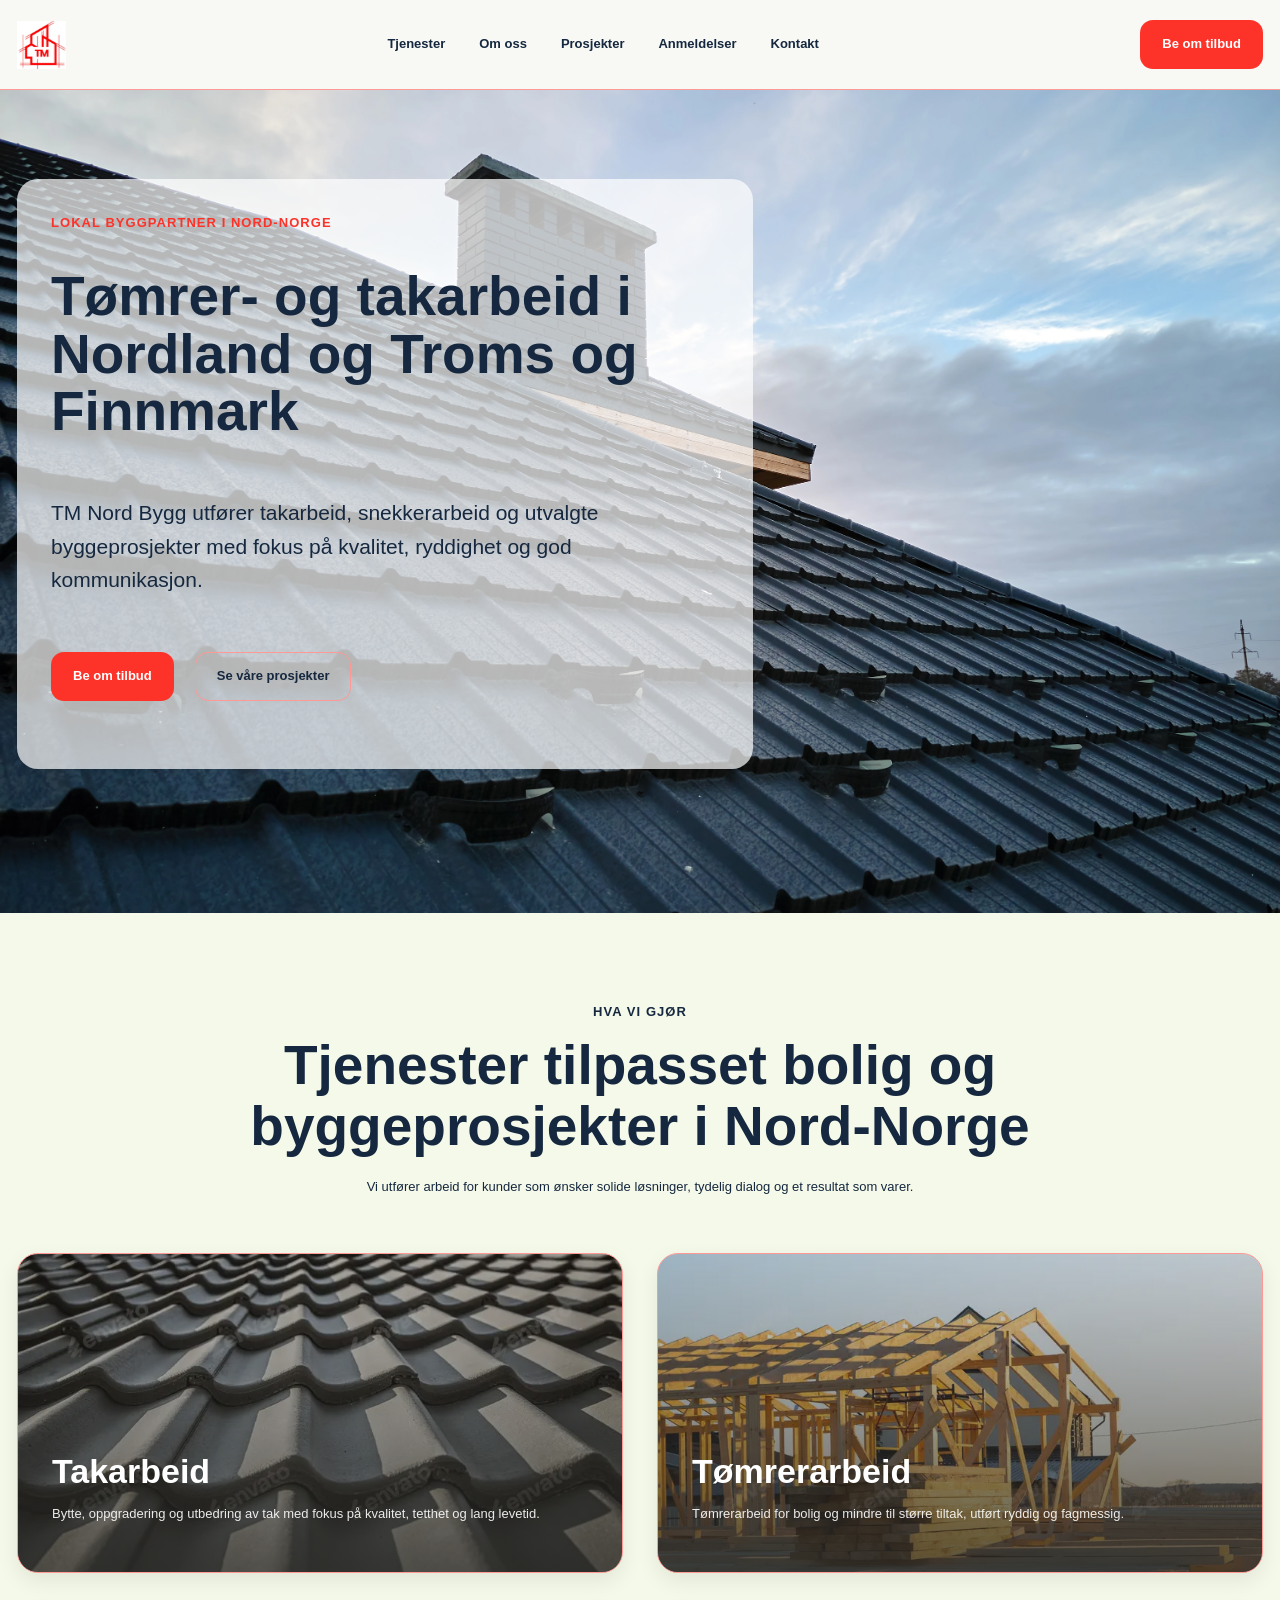
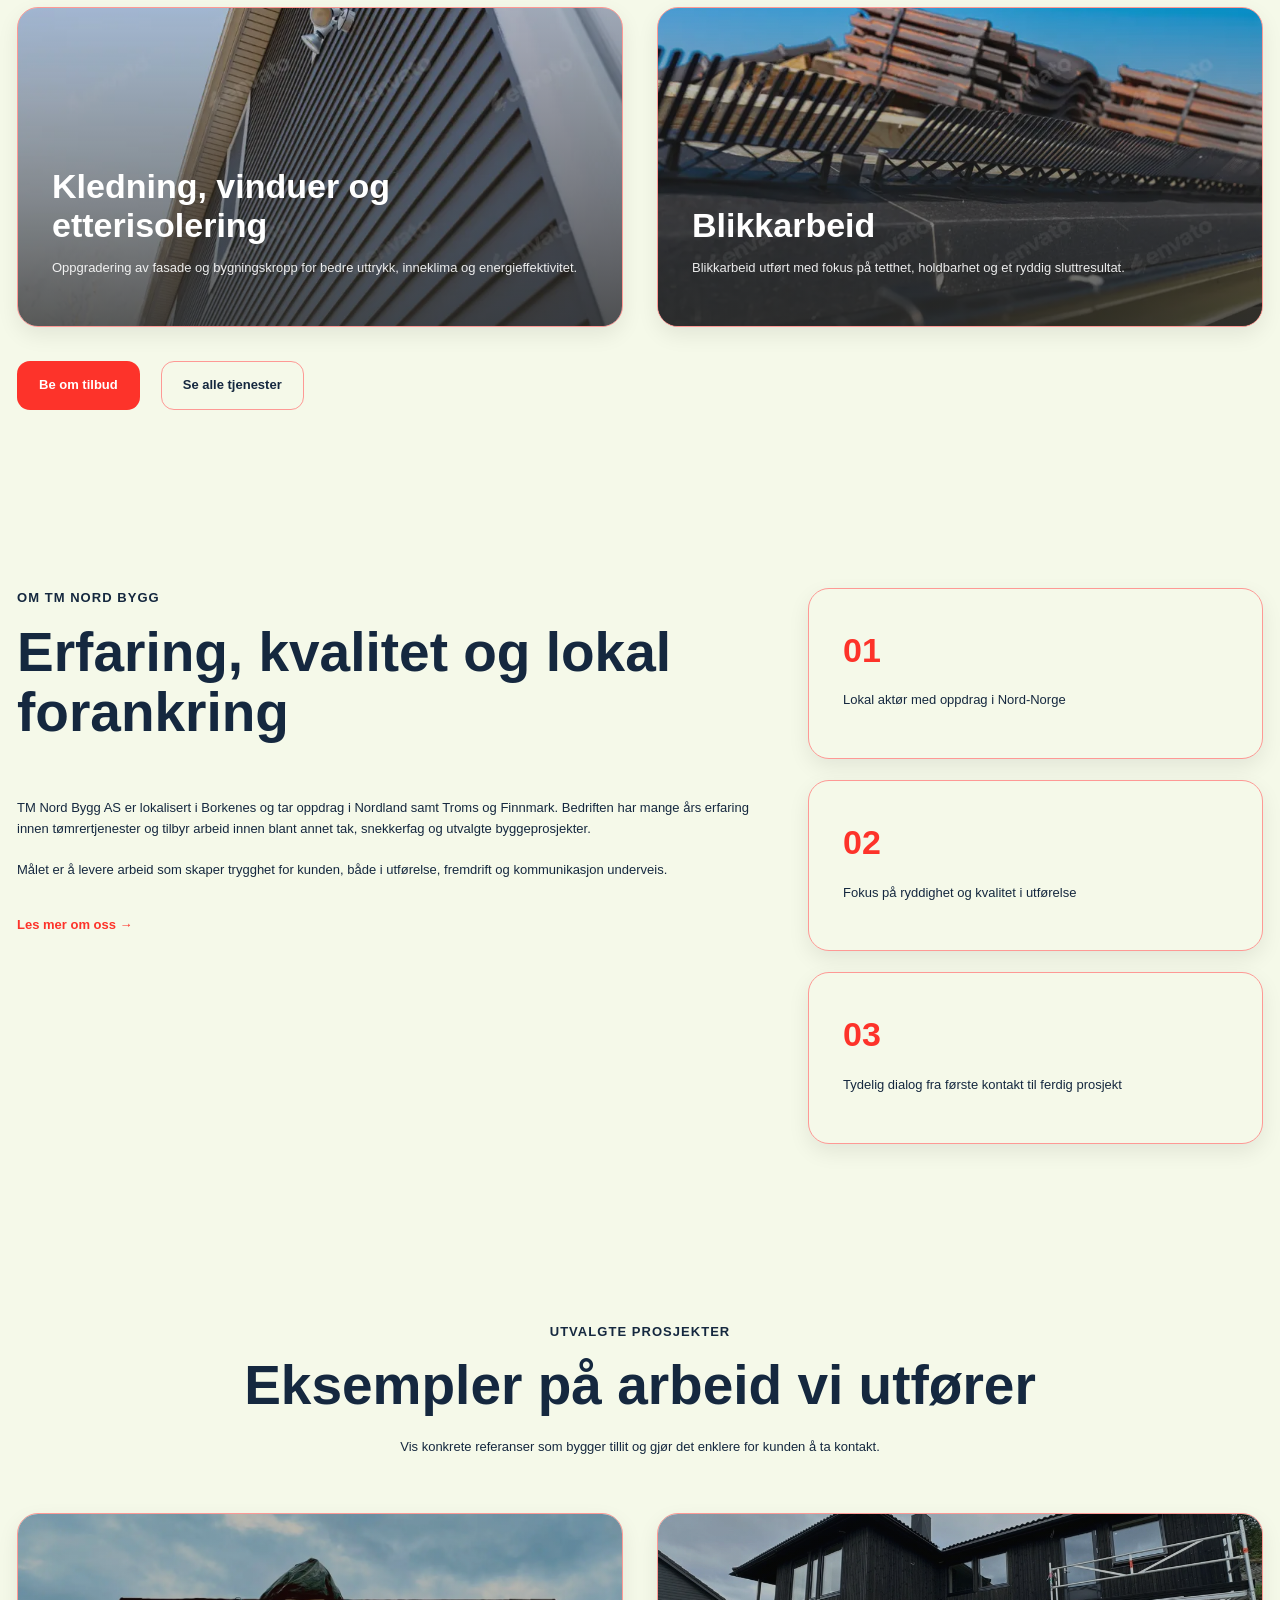
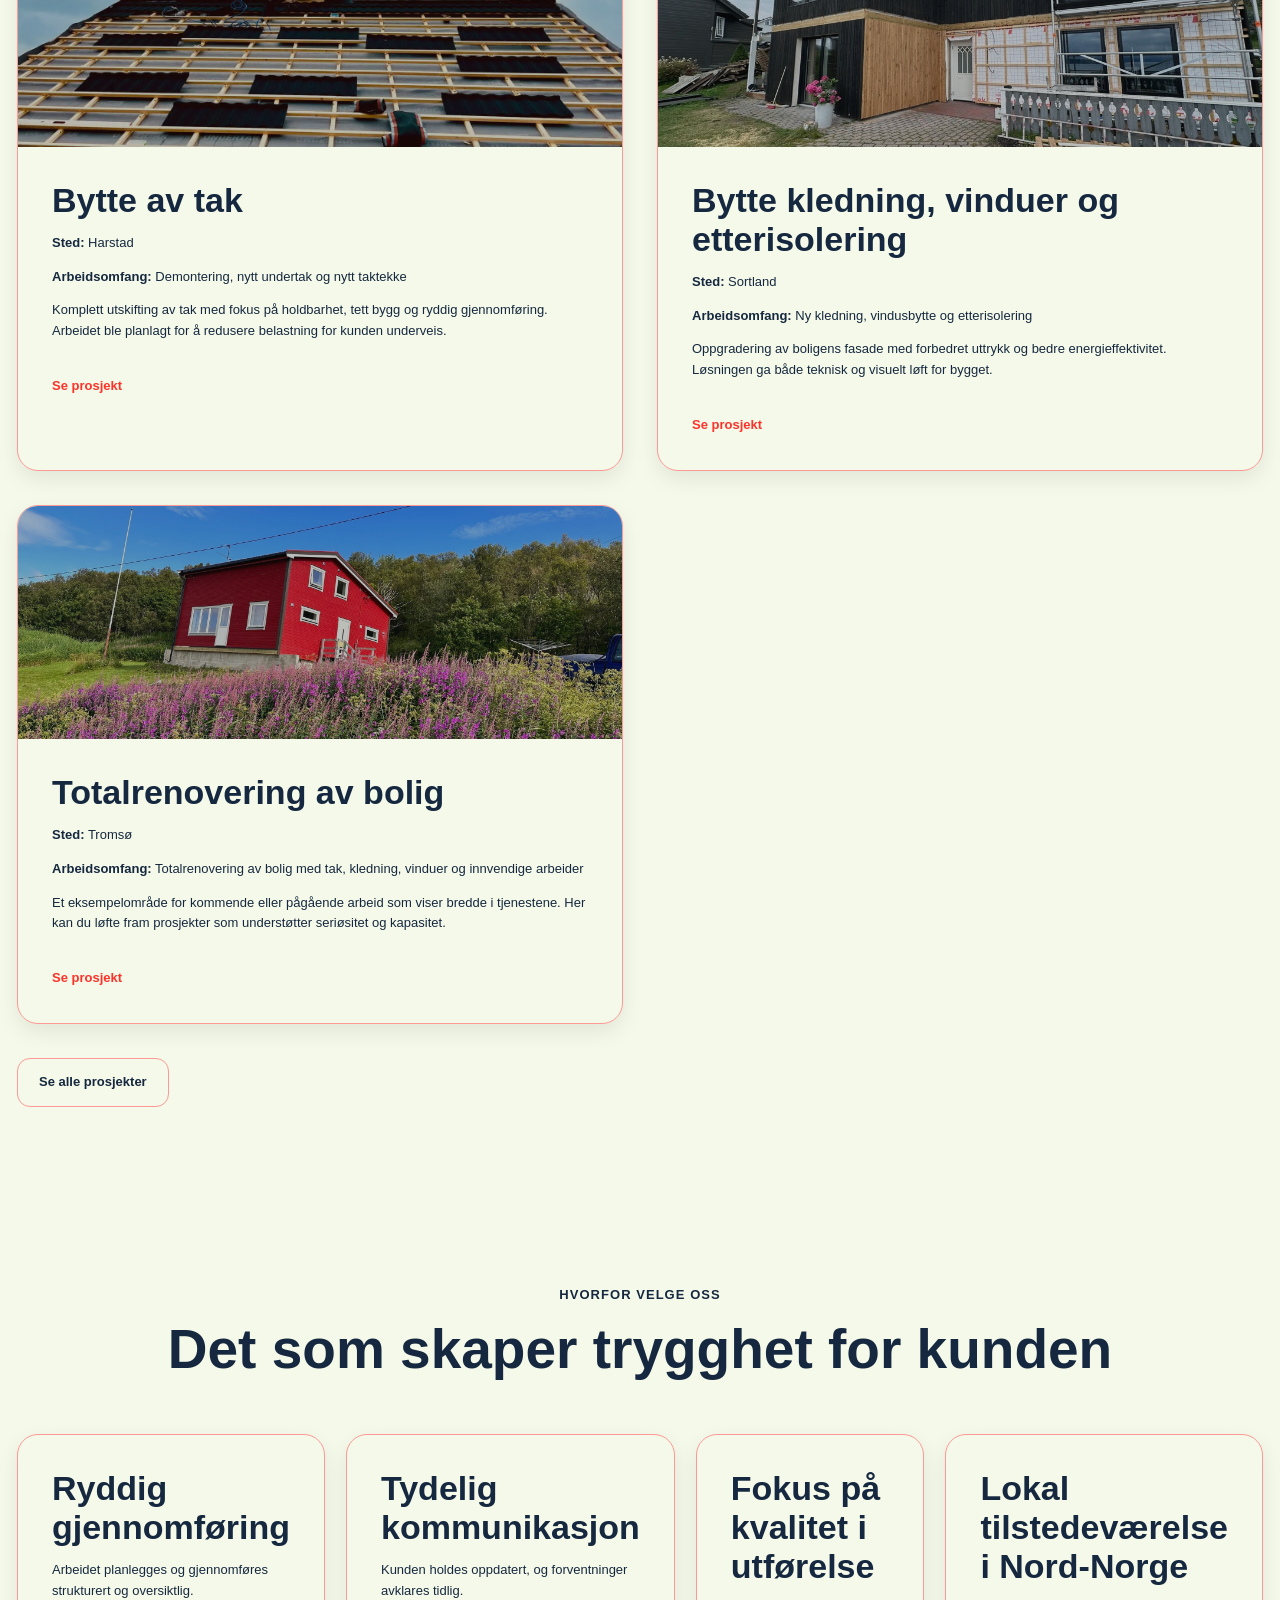
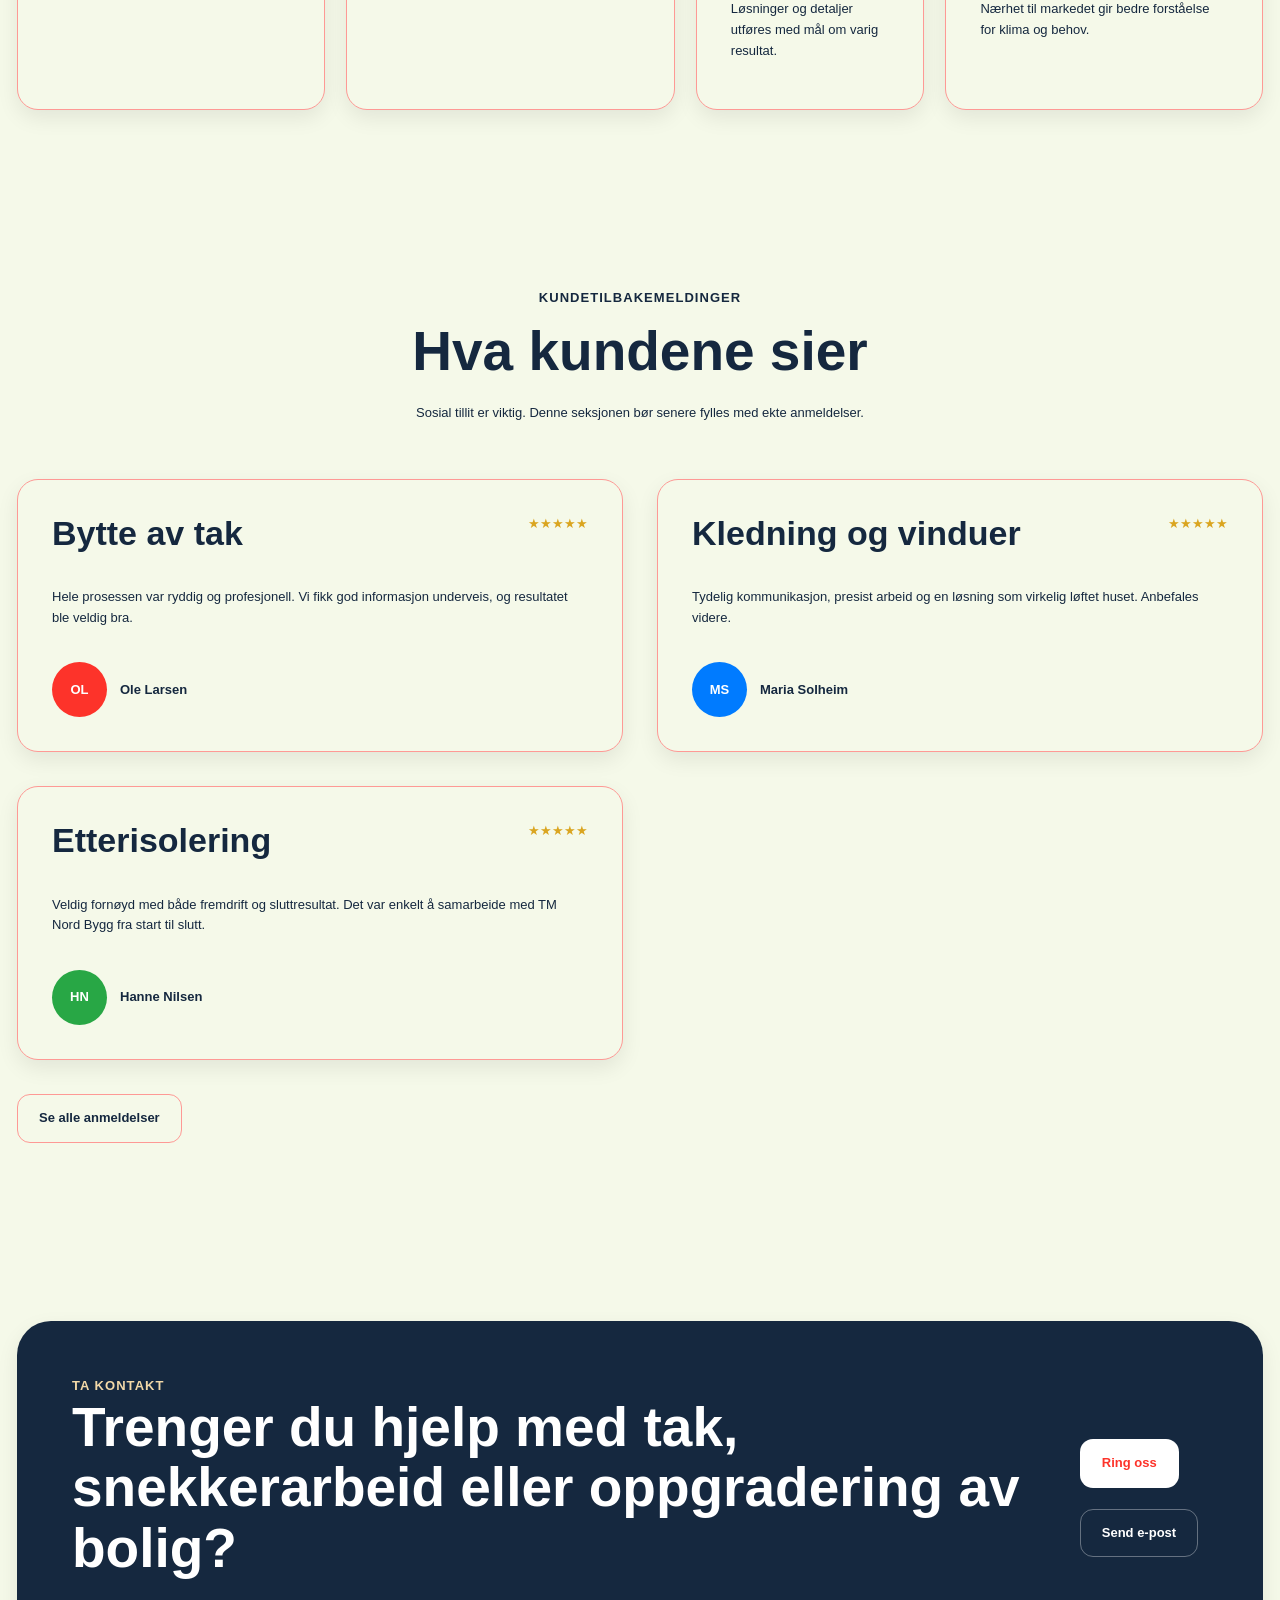
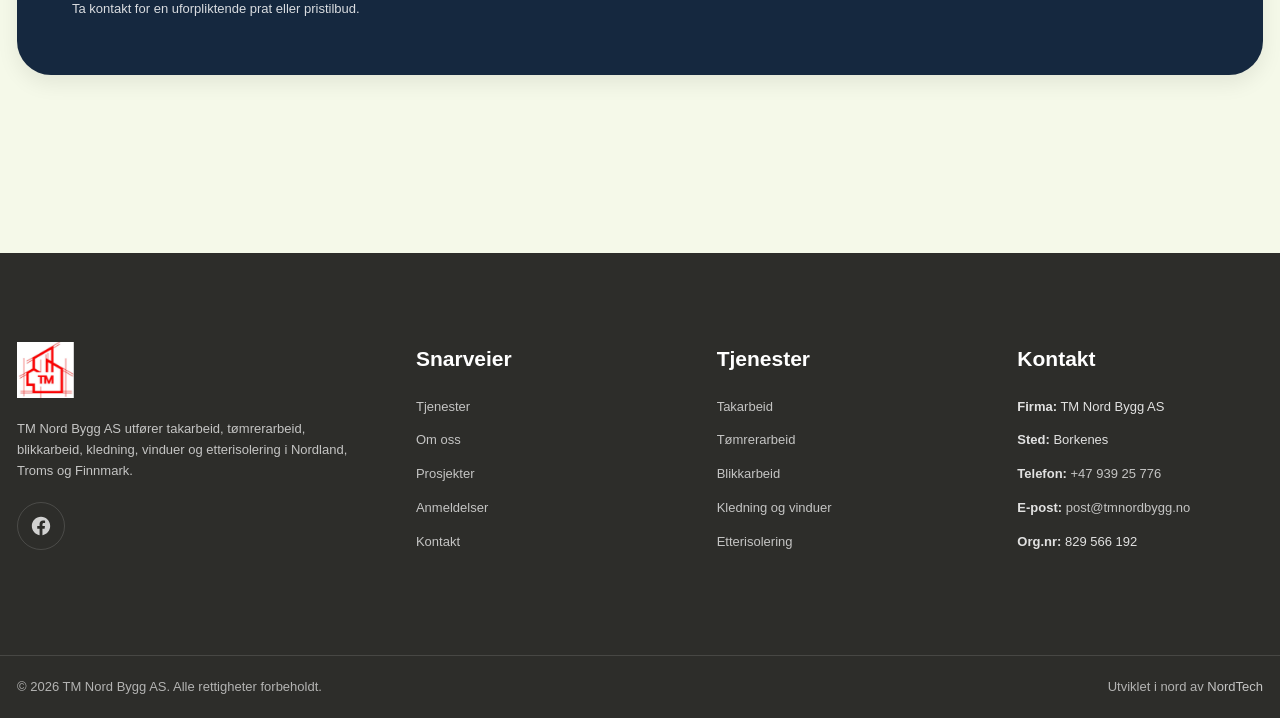
==== commit 87e16100: "rebuild from one to multipage" ====
--- a/index.html
+++ b/index.html
@@ -3,9 +3,7 @@
   <head>
     <meta charset="UTF-8" />
     <meta name="viewport" content="width=device-width, initial-scale=1.0" />
-    <title>
-      TM Nord Bygg AS | Tømrer- og takarbeid i Nordland og Troms og Finnmark
-    </title>
+    <title>TM Nord Bygg AS | Tømrer- og takarbeid i Nordland og Troms og Finnmark</title>
     <meta
       name="description"
       content="TM Nord Bygg AS utfører takarbeid, tømrerarbeid, kledning, vinduer, etterisolering og utvalgte byggeprosjekter i Nordland, Troms og Finnmark."
@@ -16,7 +14,7 @@
     <header class="site-header">
       <div class="container header-inner">
         <a href="index.html" class="logo">
-          <img src="img/tmnordlogo 2.svg" alt="TM Nord Bygg AS" />
+          <img src="img/tmnordlogo-2.svg" alt="TM Nord Bygg AS" />
         </a>
 
         <nav class="main-nav" aria-label="Hovedmeny">
@@ -122,16 +120,13 @@
 
             <article class="service-card service-card-blikk">
               <h3>Blikkarbeid</h3>
-              <p>
-                <p>
-  Blikkarbeid utført med fokus på tetthet, holdbarhet og et ryddig sluttresultat.
-</p>
-              </p>
-            </article>
-          </div>
-          <div class = "cta-actions service-cta">
-          <a href="kontakt.html" class="btn btn-primary">Be om tilbud</a>
-        </div>
+              <p>Blikkarbeid utført med fokus på tetthet, holdbarhet og et ryddig sluttresultat.</p>
+            </article>
+          </div>
+          <div class="cta-actions service-cta">
+            <a href="kontakt.html" class="btn btn-primary">Be om tilbud</a>
+            <a href="tjenester.html" class="btn btn-secondary">Se alle tjenester</a>
+          </div>
       </section>
 
       <section id="om-oss" class="about section">
@@ -153,6 +148,7 @@
               Målet er å levere arbeid som skaper trygghet for kunden, både i
               utførelse, fremdrift og kommunikasjon underveis.
             </p>
+            <a href="om.html" class="text-link">Les mer om oss →</a>
           </div>
 
           <aside class="about-facts" aria-label="Nøkkelpunkter">
@@ -203,7 +199,7 @@
                   og ryddig gjennomføring. Arbeidet ble planlagt for å redusere
                   belastning for kunden underveis.
                 </p>
-                <a href="index.html" class="text-link">Se prosjekt</a>
+                <a href="prosjekter.html" class="text-link">Se prosjekt</a>
               </div>
             </article>
 
@@ -226,7 +222,7 @@
                   energieffektivitet. Løsningen ga både teknisk og visuelt løft
                   for bygget.
                 </p>
-                <a href="index.html" class="text-link">Se prosjekt</a>
+                <a href="prosjekter.html" class="text-link">Se prosjekt</a>
               </div>
             </article>
 
@@ -248,9 +244,12 @@
                   bredde i tjenestene. Her kan du løfte fram prosjekter som
                   understøtter seriøsitet og kapasitet.
                 </p>
-                <a href="index.html" class="text-link">Se prosjekt</a>
-              </div>
-            </article>
+                <a href="prosjekter.html" class="text-link">Se prosjekt</a>
+              </div>
+            </article>
+          </div>
+          <div class="cta-actions service-cta">
+            <a href="prosjekter.html" class="btn btn-secondary">Se alle prosjekter</a>
           </div>
         </div>
       </section>
@@ -353,6 +352,9 @@
               </div>
             </article>
 
+          </div>
+          <div class="cta-actions service-cta">
+            <a href="anmeldelser.html" class="btn btn-secondary">Se alle anmeldelser</a>
           </div>
         </div>
       </section>
@@ -369,7 +371,7 @@
           </div>
 
           <div class="cta-actions">
-            <a href="tel:+4700000000" class="btn btn-primary">Ring oss</a>
+            <a href="tel:+4793925776" class="btn btn-primary">Ring oss</a>
             <a href="mailto:post@tmnordbygg.no" class="btn btn-secondary"
               >Send e-post</a
             >
@@ -380,7 +382,7 @@
   <div class="container footer-grid">
     <div class="footer-brand">
       <a href="index.html" class="footer-logo">
-        <img src="img/tmnordlogo 2.svg" alt="TM Nord Bygg AS" />
+        <img src="img/tmnordlogo-2.svg" alt="TM Nord Bygg AS" />
       </a>
 
       <p class="footer-text">
@@ -434,7 +436,7 @@
       <ul class="footer-contact">
         <li><strong>Firma:</strong> TM Nord Bygg AS</li>
         <li><strong>Sted:</strong> Borkenes</li>
-        <li><strong>Telefon:</strong> <a href="tel:+4700000000">+47 939 25 776
+        <li><strong>Telefon:</strong> <a href="tel:+4793925776">+47 939 25 776
 </a></li>
         <li><strong>E-post:</strong> <a href="mailto:post@tmnordbygg.no">post@tmnordbygg.no</a></li>
         <li><strong>Org.nr:</strong> 829 566 192</li>
--- a/style.css
+++ b/style.css
@@ -145,7 +145,8 @@
 }
 
 .main-nav a:hover,
-.main-nav a:focus-visible {
+.main-nav a:focus-visible,
+.main-nav a[aria-current="page"] {
   color: var(--color-primary);
 }
 
@@ -783,6 +784,83 @@
   }
 }
 
+/* 3-column variant for why-grid */
+.why-grid.columns-3 {
+  grid-template-columns: repeat(3, 1fr);
+}
+
+@media (max-width: 1200px) {
+  .why-grid.columns-3 {
+    grid-template-columns: repeat(3, 1fr);
+  }
+}
+
+/* CONTACT FORM */
+.contact-form {
+  display: grid;
+  gap: var(--space-21);
+}
+
+.form-group {
+  display: grid;
+  gap: var(--space-8);
+}
+
+.form-label {
+  font-size: var(--text-sm);
+  font-weight: 700;
+  color: var(--color-heading);
+}
+
+.form-input,
+.form-textarea {
+  width: 100%;
+  padding: var(--space-13) var(--space-21);
+  border: 1px solid var(--color-border);
+  border-radius: var(--radius-sm);
+  background: var(--color-surface);
+  font-size: var(--text-sm);
+  font-family: inherit;
+  color: var(--color-text);
+  transition: border-color var(--transition);
+}
+
+.form-input:focus,
+.form-textarea:focus {
+  outline: none;
+  border-color: var(--color-primary);
+}
+
+.form-textarea {
+  min-height: 144px;
+  resize: vertical;
+}
+
+.visually-hidden {
+  position: absolute;
+  width: 1px;
+  height: 1px;
+  padding: 0;
+  margin: -1px;
+  overflow: hidden;
+  clip: rect(0 0 0 0);
+  white-space: nowrap;
+  border: 0;
+}
+
+.contact-grid {
+  display: grid;
+  grid-template-columns: 1.618fr 1fr;
+  gap: var(--space-55);
+  align-items: start;
+}
+
+@media (max-width: 987px) {
+  .contact-grid {
+    grid-template-columns: 1fr;
+  }
+}
+
 @media (max-width: 610px) {
   :root {
     --header-height: 72px;
